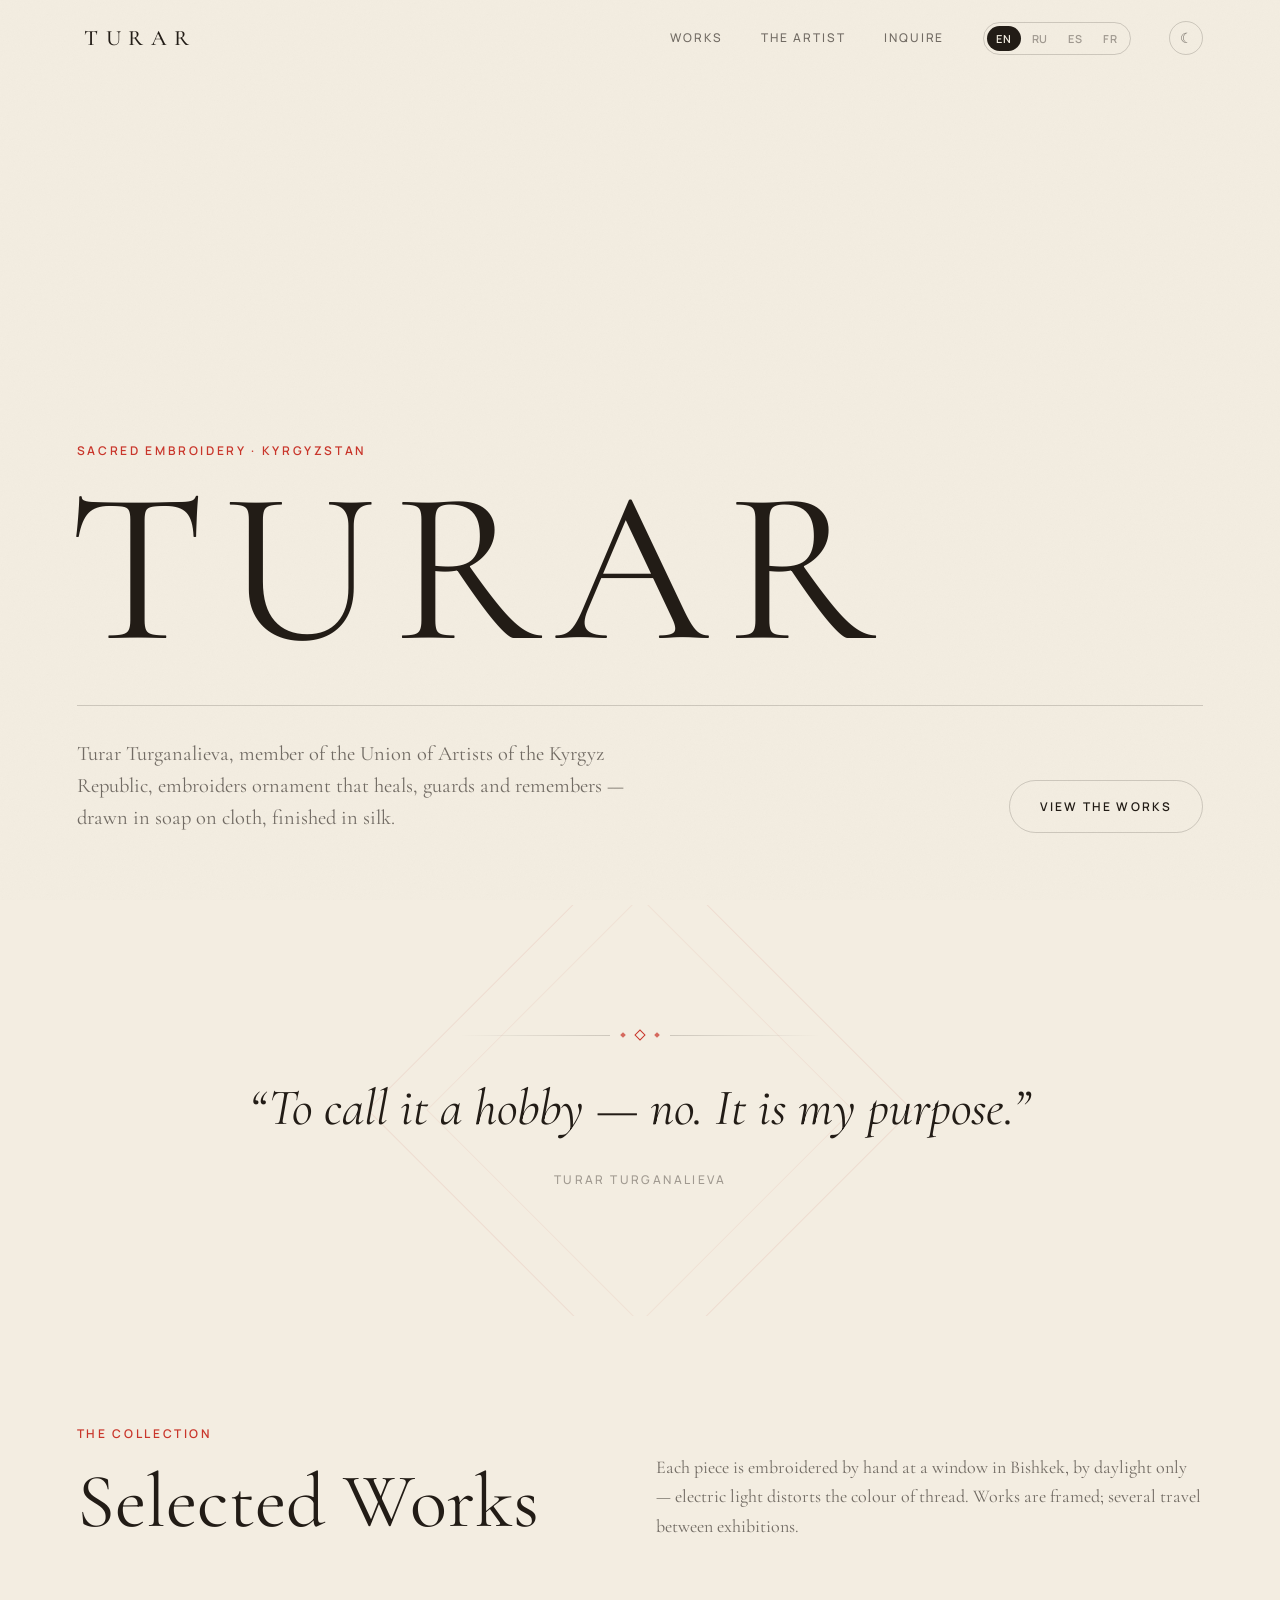
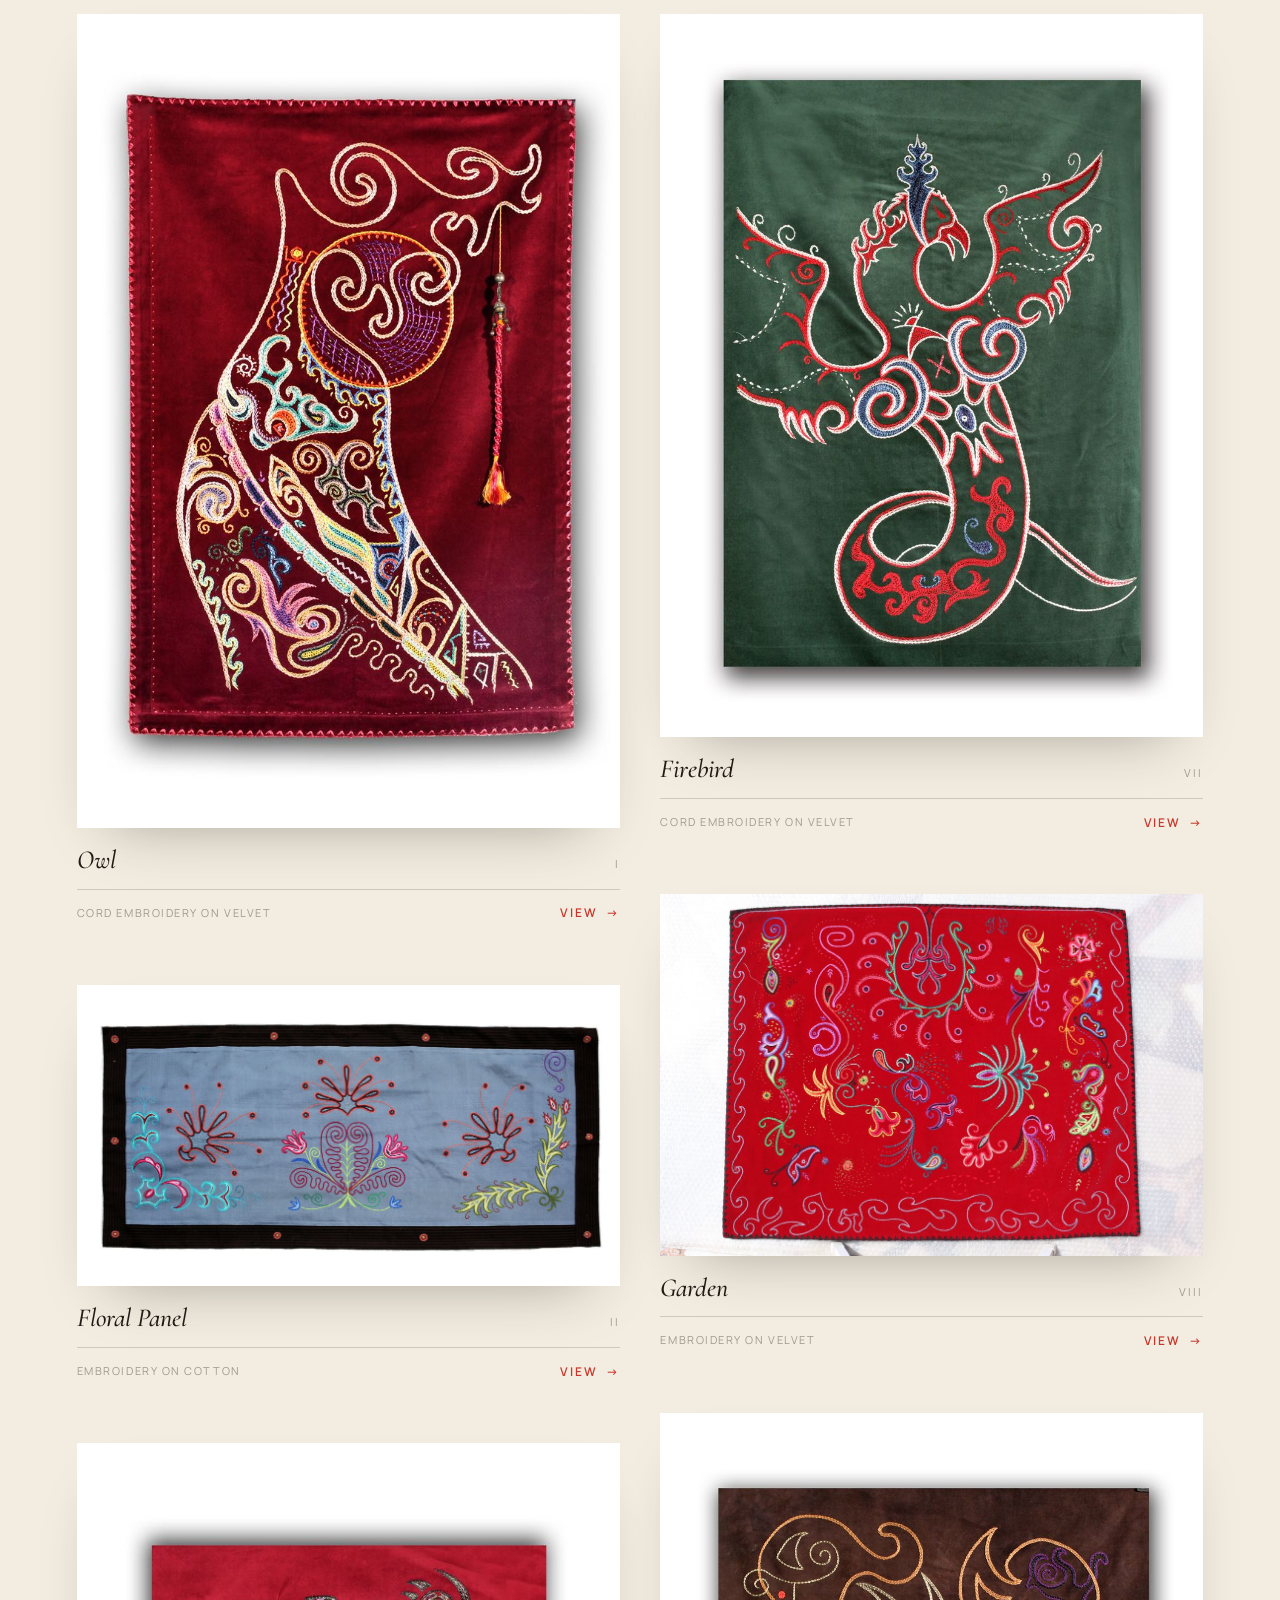
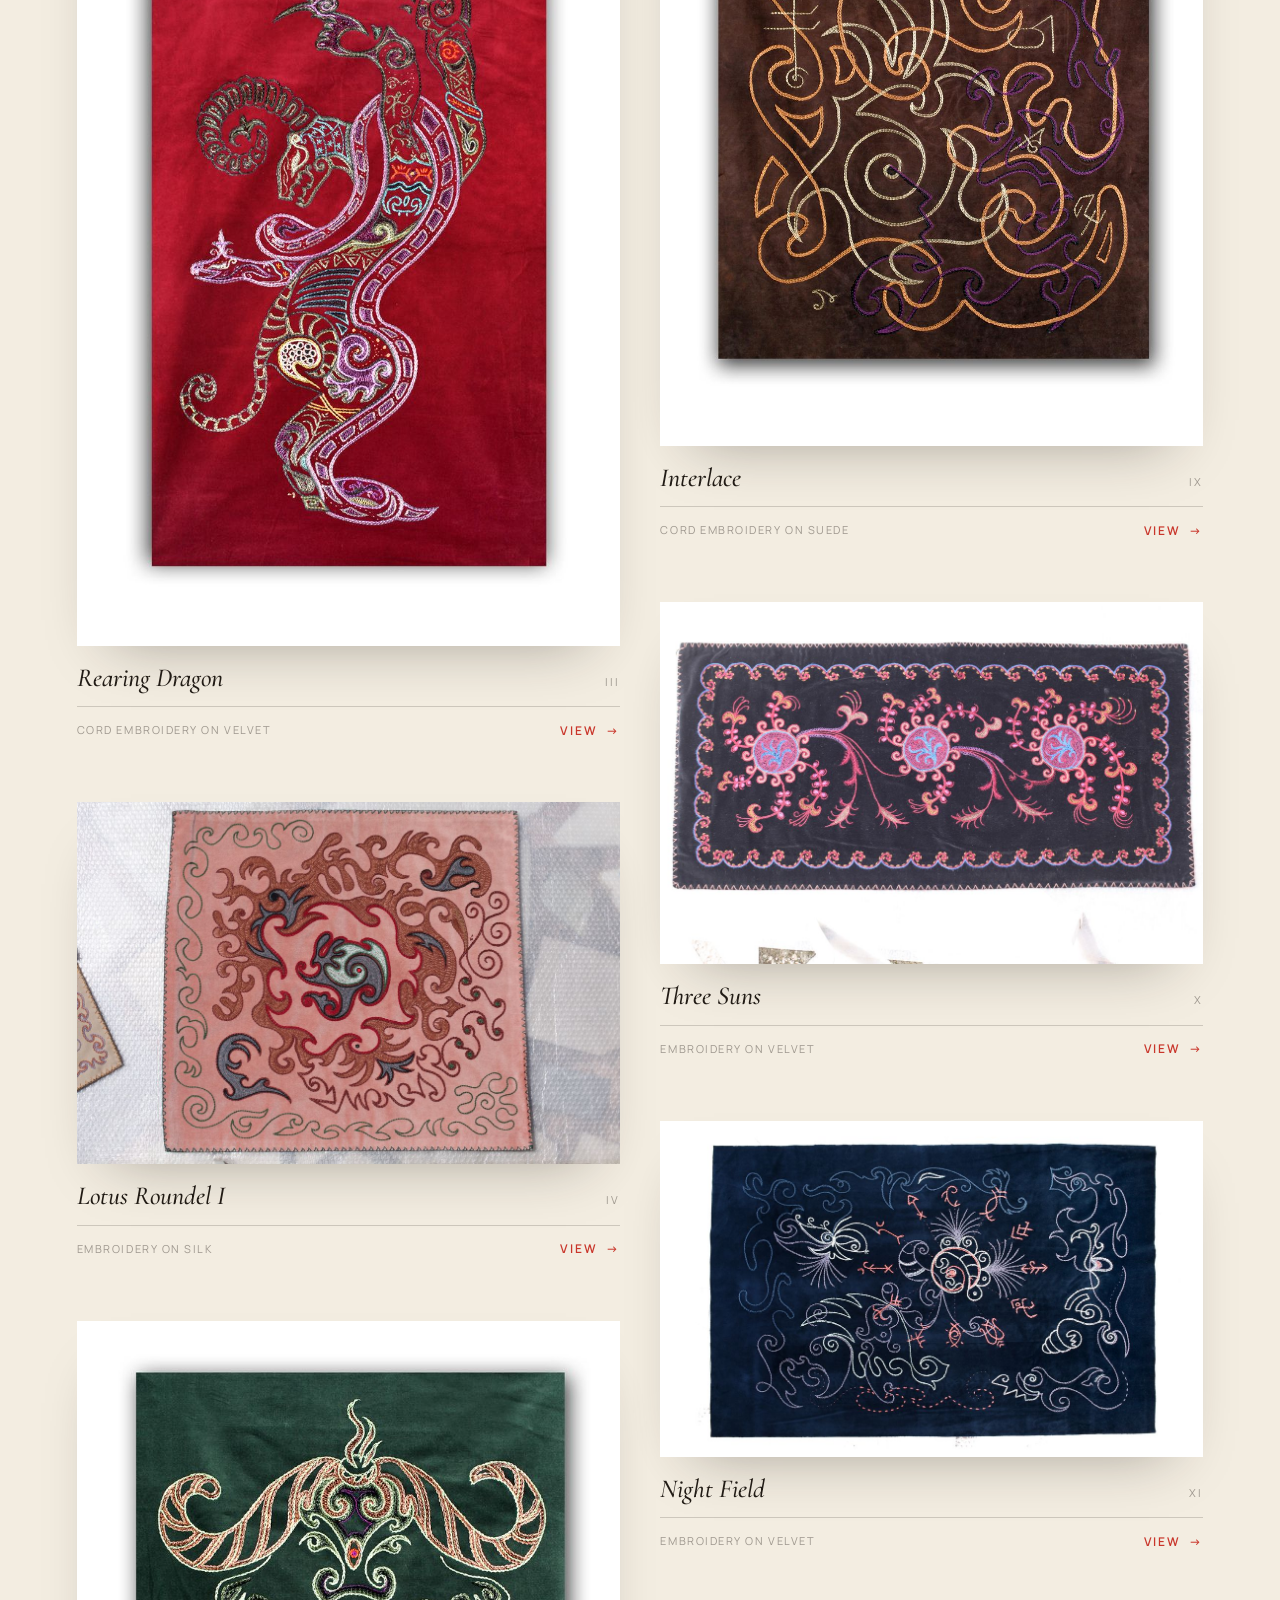
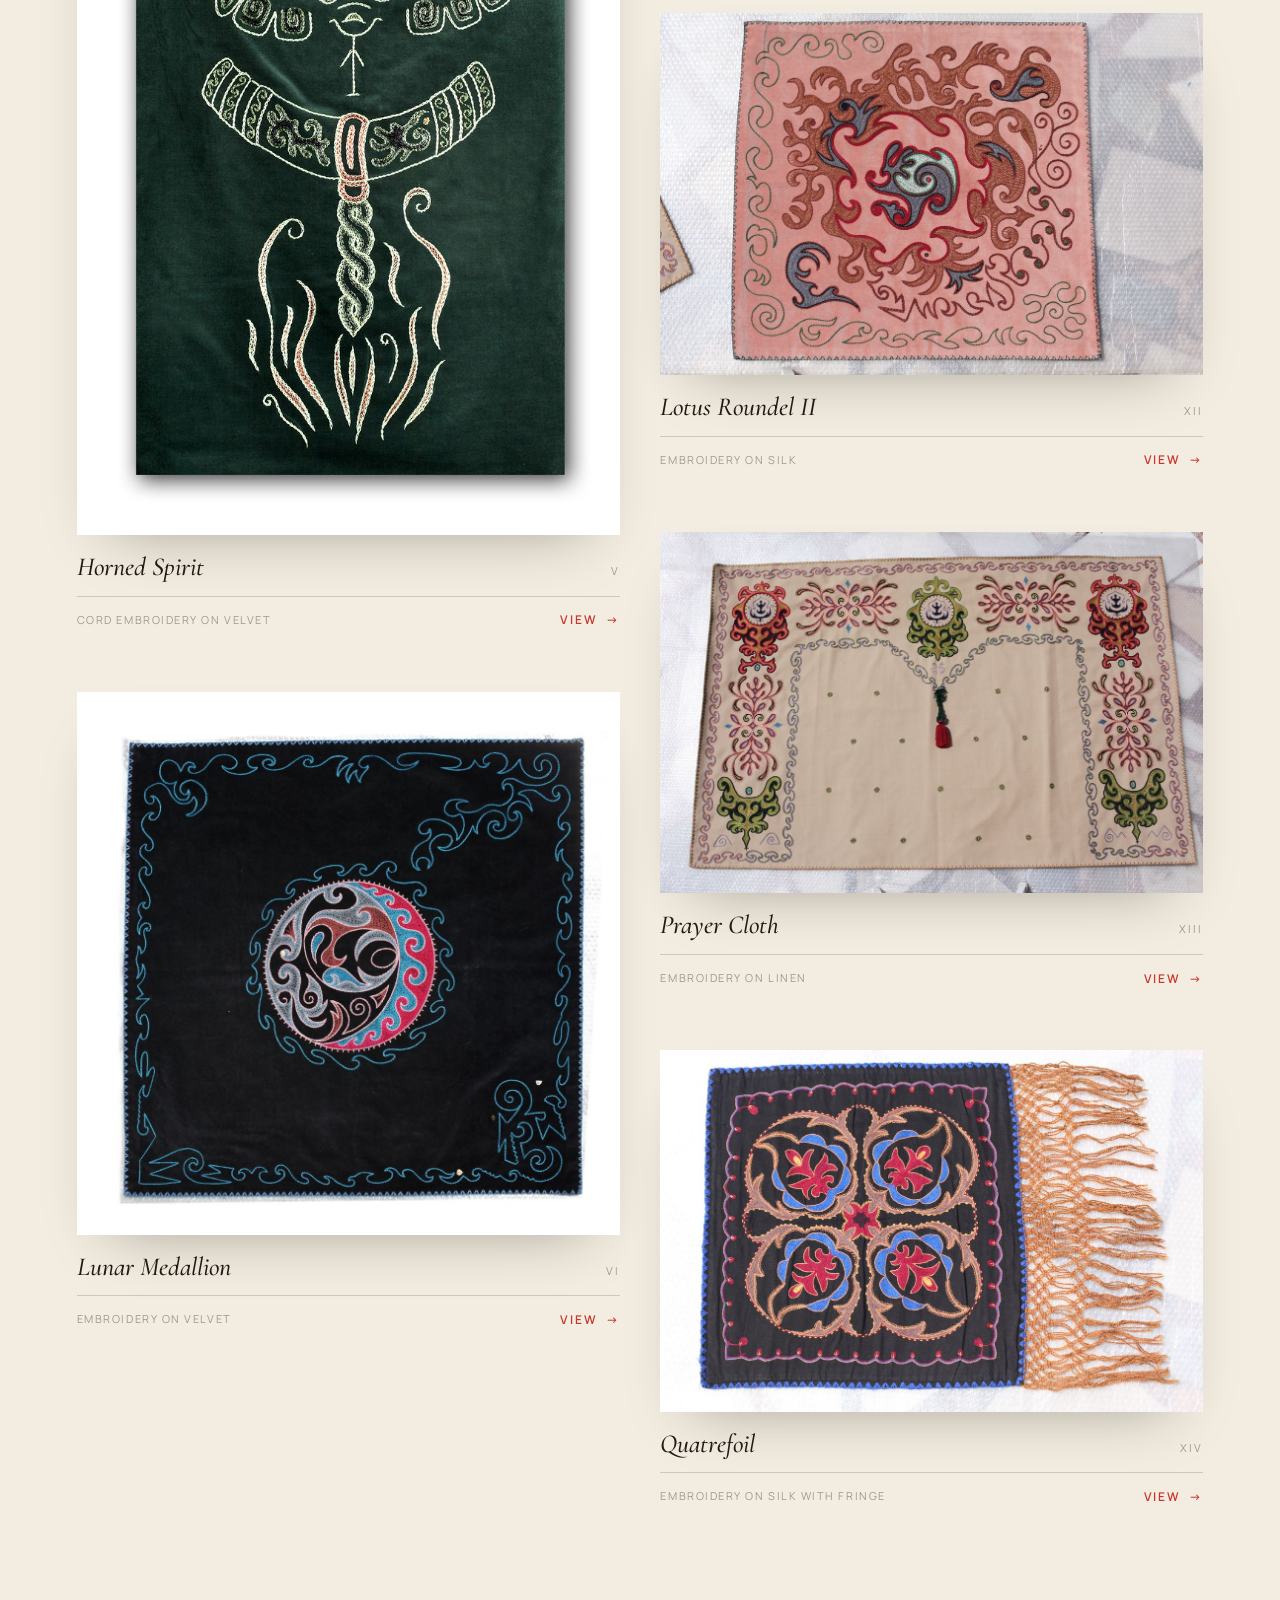
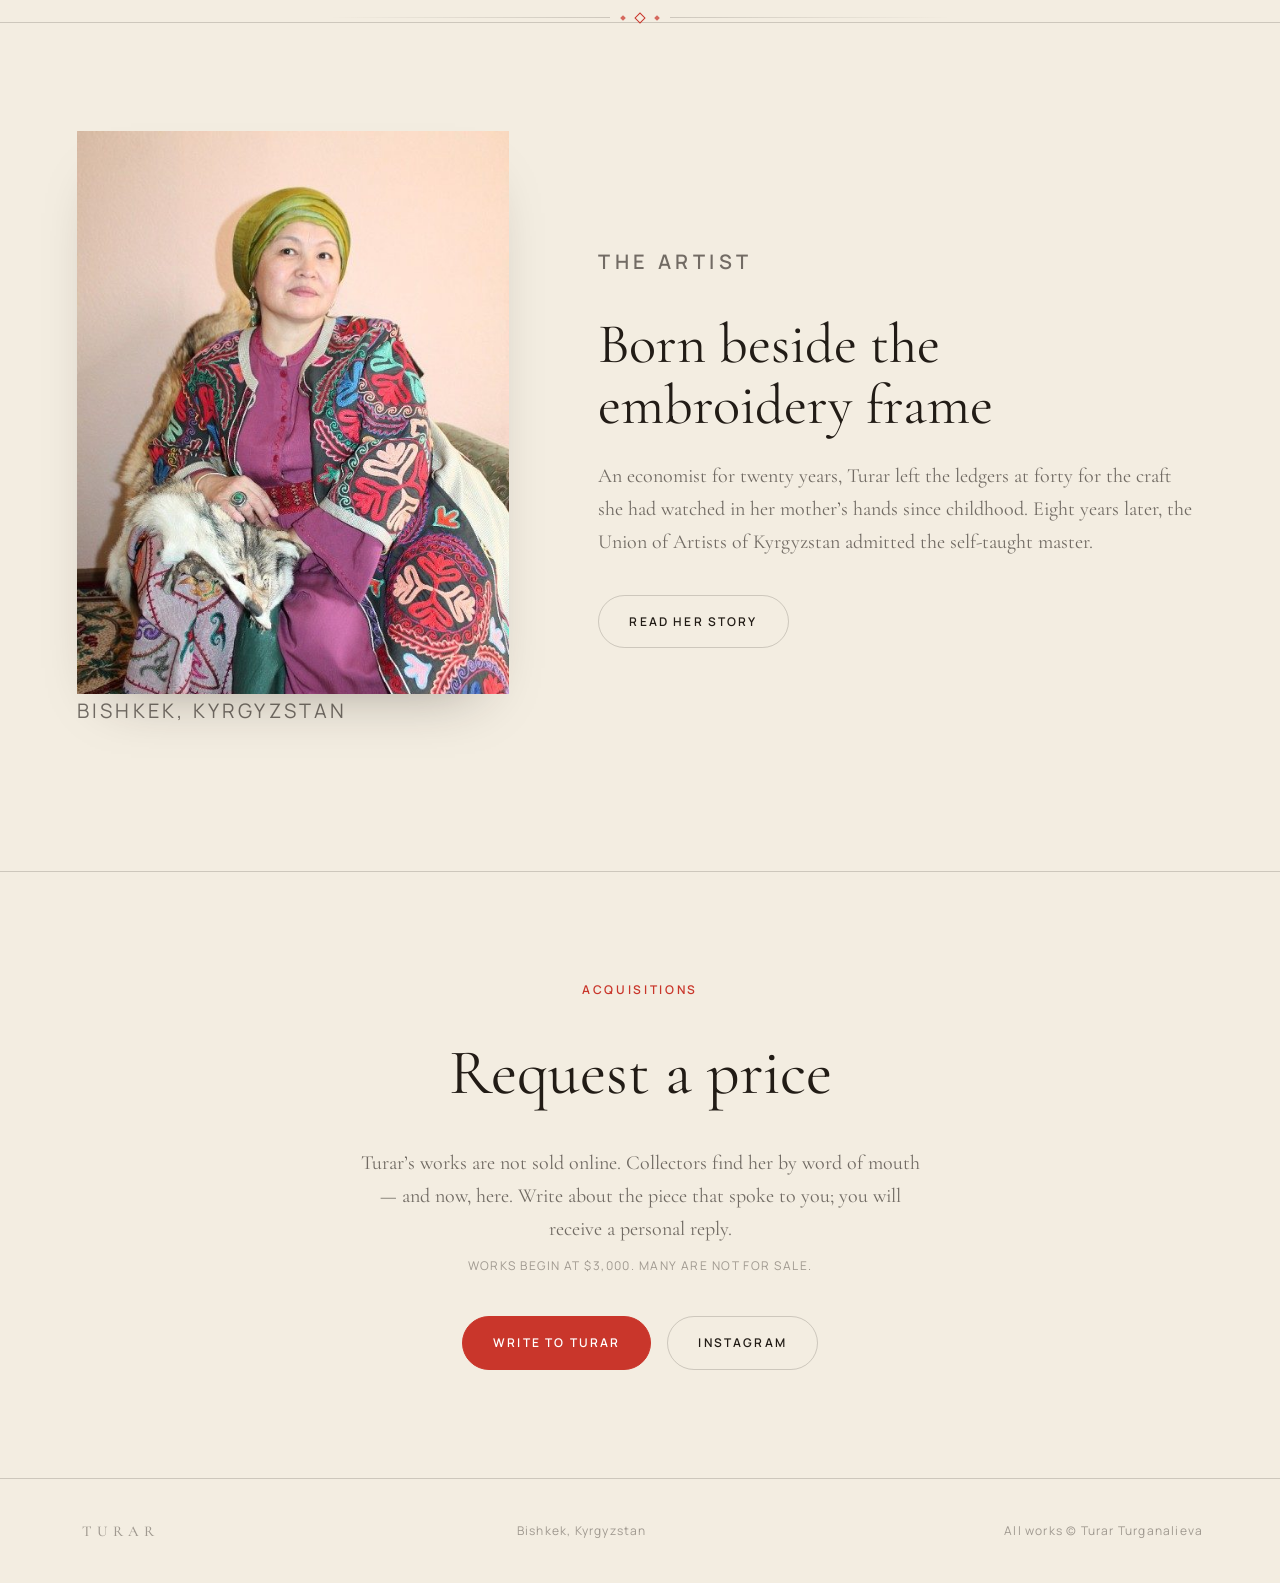
==== index.html @ 56bd6e62 "Turar — sacred embroidery gallery site Static portfolio for textile artist Turar Turganalieva, built" ====
<!DOCTYPE html>
<html lang="en" data-theme="ivory">
<head>
  <meta charset="UTF-8">
  <meta name="viewport" content="width=device-width, initial-scale=1.0">
  <title>Turar — Sacred Embroidery of Kyrgyzstan</title>
  <meta name="description" content="Sacred embroidery by Turar Turganalieva — ornament that heals, guards and remembers, drawn in soap on cloth and finished in silk. A gallery of hand-embroidered work from Bishkek, Kyrgyzstan.">
  <link rel="icon" href="favicon.svg" type="image/svg+xml">

  <meta property="og:type" content="website">
  <meta property="og:title" content="Turar — Sacred Embroidery of Kyrgyzstan">
  <meta property="og:description" content="Hand-embroidered ornament that heals, guards and remembers. The work of Turar Turganalieva.">
  <meta property="og:image" content="photos/web/large/untitled-1.jpg">
  <meta name="twitter:card" content="summary_large_image">

  <link rel="preconnect" href="https://fonts.googleapis.com">
  <link rel="preconnect" href="https://fonts.gstatic.com" crossorigin>
  <script>try{var t=localStorage.getItem('turar-theme');if(t)document.documentElement.dataset.theme=t;}catch(e){}</script>
  <link rel="stylesheet" href="styles.css">
</head>
<body>

  <header class="site-header" id="header">
    <a class="wordmark" href="index.html">TURAR</a>
    <div class="header-right">
      <nav class="main-nav" id="main-nav" aria-label="Main navigation">
        <a href="#works" data-i18n="nav_works">Works</a>
        <a href="about.html" data-i18n="nav_artist">The Artist</a>
        <a href="#inquire" data-i18n="nav_inquire">Inquire</a>
      </nav>
      <div class="lang-switch" role="group" aria-label="Language">
        <button type="button" data-lang="en">EN</button>
        <button type="button" data-lang="ru">RU</button>
        <button type="button" data-lang="es">ES</button>
        <button type="button" data-lang="fr">FR</button>
      </div>
      <button class="theme-toggle" id="theme-toggle" type="button" aria-label="Toggle light or dark theme">☾</button>
      <button class="nav-toggle" id="nav-toggle" type="button" aria-label="Toggle menu" aria-expanded="false" aria-controls="main-nav">
        <span></span><span></span><span></span>
      </button>
    </div>
  </header>

  <main>

    <!-- ─── Hero ─────────────────────────────────────────────────────── -->
    <section class="hero">
      <p class="kicker reveal" data-i18n="hero_kicker">Sacred embroidery · Kyrgyzstan</p>
      <h1 class="hero-title reveal">TURAR</h1>
      <div class="hero-foot reveal">
        <p class="hero-sub" data-i18n="hero_sub">Turar Turganalieva, member of the Union of Artists of the Kyrgyz Republic, embroiders ornament that heals, guards and remembers — drawn in soap on cloth, finished in silk.</p>
        <a class="btn hero-cta" href="#works" data-i18n="hero_cta">View the works</a>
      </div>
    </section>

    <!-- ─── Quote band ───────────────────────────────────────────────── -->
    <section class="quote-band">
      <div class="orn-rule reveal" style="max-width: 360px; margin: 0 auto;"><span class="diamond d-sm"></span><span class="diamond"></span><span class="diamond d-sm"></span></div>
      <blockquote class="reveal" data-i18n="quote1">“To call it a hobby — no. It is my purpose.”</blockquote>
      <cite class="reveal" data-i18n="quote_attr">Turar Turganalieva</cite>
    </section>

    <!-- ─── Works ────────────────────────────────────────────────────── -->
    <section class="section" id="works">
      <div class="works-head reveal">
        <div>
          <p class="kicker" data-i18n="works_kicker">The Collection</p>
          <h2 data-i18n="works_title">Selected Works</h2>
        </div>
        <p class="works-note" data-i18n="works_note">Each piece is embroidered by hand at a window in Bishkek, by daylight only — electric light distorts the colour of thread. Works are framed; several travel between exhibitions.</p>
      </div>

      <div class="gallery" id="gallery">

        <article class="work reveal">
          <a class="shot" role="button" tabindex="0" data-i18n-aria="g1_title" aria-label="Owl" data-full="photos/web/large/untitled-1.jpg">
            <img src="photos/web/untitled-1.jpg" alt="Embroidered owl on crimson velvet" loading="lazy" decoding="async" style="aspect-ratio:733/1100">
          </a>
          <div class="work-caption"><h3 class="work-title" data-i18n="g1_title">Owl</h3><span class="work-no">I</span></div>
          <div class="work-meta"><div class="work-row"><span class="work-medium" data-i18n="med_velvet_cord">Cord embroidery on velvet</span><button type="button" class="view-link" data-view data-i18n="works_view">View</button></div></div>
        </article>

        <article class="work reveal">
          <a class="shot" role="button" tabindex="0" data-i18n-aria="g2_title" aria-label="Floral Panel" data-full="photos/web/large/untitled-11.jpg">
            <img src="photos/web/untitled-11.jpg" alt="Floral embroidered panel with red, teal and yellow blossoms on a slate-blue ground" loading="lazy" decoding="async" style="aspect-ratio:1100/611">
          </a>
          <div class="work-caption"><h3 class="work-title" data-i18n="g2_title">Floral Panel</h3><span class="work-no">II</span></div>
          <div class="work-meta"><div class="work-row"><span class="work-medium" data-i18n="med_cotton">Embroidery on cotton</span><button type="button" class="view-link" data-view data-i18n="works_view">View</button></div></div>
        </article>

        <article class="work reveal">
          <a class="shot" role="button" tabindex="0" data-i18n-aria="g3_title" aria-label="Rearing Dragon" data-full="photos/web/large/untitled-3.jpg">
            <img src="photos/web/untitled-3.jpg" alt="Mythological rearing dragon embroidered in many colours on red velvet" loading="lazy" decoding="async" style="aspect-ratio:744/1100">
          </a>
          <div class="work-caption"><h3 class="work-title" data-i18n="g3_title">Rearing Dragon</h3><span class="work-no">III</span></div>
          <div class="work-meta"><div class="work-row"><span class="work-medium" data-i18n="med_velvet_cord">Cord embroidery on velvet</span><button type="button" class="view-link" data-view data-i18n="works_view">View</button></div></div>
        </article>

        <article class="work reveal">
          <a class="shot" role="button" tabindex="0" data-i18n-aria="g4_title" aria-label="Lotus Roundel I" data-full="photos/web/large/img_9846.jpg">
            <img src="photos/web/img_9846.jpg" alt="Salmon-pink silk panel with brown scrollwork framing a central creature" loading="lazy" decoding="async" style="aspect-ratio:1100/733">
          </a>
          <div class="work-caption"><h3 class="work-title" data-i18n="g4_title">Lotus Roundel I</h3><span class="work-no">IV</span></div>
          <div class="work-meta"><div class="work-row"><span class="work-medium" data-i18n="med_silk">Embroidery on silk</span><button type="button" class="view-link" data-view data-i18n="works_view">View</button></div></div>
        </article>

        <article class="work reveal">
          <a class="shot" role="button" tabindex="0" data-i18n-aria="g5_title" aria-label="Horned Spirit" data-full="photos/web/large/untitled-4.jpg">
            <img src="photos/web/untitled-4.jpg" alt="Stylised horned spirit figure embroidered on dark green velvet" loading="lazy" decoding="async" style="aspect-ratio:733/1100">
          </a>
          <div class="work-caption"><h3 class="work-title" data-i18n="g5_title">Horned Spirit</h3><span class="work-no">V</span></div>
          <div class="work-meta"><div class="work-row"><span class="work-medium" data-i18n="med_velvet_cord">Cord embroidery on velvet</span><button type="button" class="view-link" data-view data-i18n="works_view">View</button></div></div>
        </article>

        <article class="work reveal">
          <a class="shot" role="button" tabindex="0" data-i18n-aria="g6_title" aria-label="Lunar Medallion" data-full="photos/web/large/untitled-13.jpg">
            <img src="photos/web/untitled-13.jpg" alt="Circular medallion in red, blue and silver on black velvet with a scrolled border" loading="lazy" decoding="async" style="aspect-ratio:1/1">
          </a>
          <div class="work-caption"><h3 class="work-title" data-i18n="g6_title">Lunar Medallion</h3><span class="work-no">VI</span></div>
          <div class="work-meta"><div class="work-row"><span class="work-medium" data-i18n="med_velvet">Embroidery on velvet</span><button type="button" class="view-link" data-view data-i18n="works_view">View</button></div></div>
        </article>

        <article class="work reveal">
          <a class="shot" role="button" tabindex="0" data-i18n-aria="g7_title" aria-label="Firebird" data-full="photos/web/large/untitled-5.jpg">
            <img src="photos/web/untitled-5.jpg" alt="Red and blue firebird embroidered on dark green velvet" loading="lazy" decoding="async" style="aspect-ratio:825/1100">
          </a>
          <div class="work-caption"><h3 class="work-title" data-i18n="g7_title">Firebird</h3><span class="work-no">VII</span></div>
          <div class="work-meta"><div class="work-row"><span class="work-medium" data-i18n="med_velvet_cord">Cord embroidery on velvet</span><button type="button" class="view-link" data-view data-i18n="works_view">View</button></div></div>
        </article>

        <article class="work reveal">
          <a class="shot" role="button" tabindex="0" data-i18n-aria="g8_title" aria-label="Garden" data-full="photos/web/large/img_9849.jpg">
            <img src="photos/web/img_9849.jpg" alt="Densely embroidered floral composition in many colours on red velvet" loading="lazy" decoding="async" style="aspect-ratio:1100/733">
          </a>
          <div class="work-caption"><h3 class="work-title" data-i18n="g8_title">Garden</h3><span class="work-no">VIII</span></div>
          <div class="work-meta"><div class="work-row"><span class="work-medium" data-i18n="med_velvet">Embroidery on velvet</span><button type="button" class="view-link" data-view data-i18n="works_view">View</button></div></div>
        </article>

        <article class="work reveal">
          <a class="shot" role="button" tabindex="0" data-i18n-aria="g9_title" aria-label="Interlace" data-full="photos/web/large/untitled-2.jpg">
            <img src="photos/web/untitled-2.jpg" alt="Abstract interlacing cord embroidery in gold, silver and purple on brown suede" loading="lazy" decoding="async" style="aspect-ratio:943/1100">
          </a>
          <div class="work-caption"><h3 class="work-title" data-i18n="g9_title">Interlace</h3><span class="work-no">IX</span></div>
          <div class="work-meta"><div class="work-row"><span class="work-medium" data-i18n="med_suede_cord">Cord embroidery on suede</span><button type="button" class="view-link" data-view data-i18n="works_view">View</button></div></div>
        </article>

        <article class="work reveal">
          <a class="shot" role="button" tabindex="0" data-i18n-aria="g10_title" aria-label="Three Suns" data-full="photos/web/large/img_9852.jpg">
            <img src="photos/web/img_9852.jpg" alt="Black velvet runner with three pink and gold medallions and scrolling vines" loading="lazy" decoding="async" style="aspect-ratio:1100/733">
          </a>
          <div class="work-caption"><h3 class="work-title" data-i18n="g10_title">Three Suns</h3><span class="work-no">X</span></div>
          <div class="work-meta"><div class="work-row"><span class="work-medium" data-i18n="med_velvet">Embroidery on velvet</span><button type="button" class="view-link" data-view data-i18n="works_view">View</button></div></div>
        </article>

        <article class="work reveal">
          <a class="shot" role="button" tabindex="0" data-i18n-aria="g11_title" aria-label="Night Field" data-full="photos/web/large/untitled-12.jpg">
            <img src="photos/web/untitled-12.jpg" alt="Abstract embroidery in silver and coral on deep navy velvet" loading="lazy" decoding="async" style="aspect-ratio:1100/681">
          </a>
          <div class="work-caption"><h3 class="work-title" data-i18n="g11_title">Night Field</h3><span class="work-no">XI</span></div>
          <div class="work-meta"><div class="work-row"><span class="work-medium" data-i18n="med_velvet">Embroidery on velvet</span><button type="button" class="view-link" data-view data-i18n="works_view">View</button></div></div>
        </article>

        <article class="work reveal">
          <a class="shot" role="button" tabindex="0" data-i18n-aria="g12_title" aria-label="Lotus Roundel II" data-full="photos/web/large/img_9845.jpg">
            <img src="photos/web/img_9845.jpg" alt="Salmon-pink silk panel with a central blue-grey creature and brown scrollwork" loading="lazy" decoding="async" style="aspect-ratio:1100/733">
          </a>
          <div class="work-caption"><h3 class="work-title" data-i18n="g12_title">Lotus Roundel II</h3><span class="work-no">XII</span></div>
          <div class="work-meta"><div class="work-row"><span class="work-medium" data-i18n="med_silk">Embroidery on silk</span><button type="button" class="view-link" data-view data-i18n="works_view">View</button></div></div>
        </article>

        <article class="work reveal">
          <a class="shot" role="button" tabindex="0" data-i18n-aria="g13_title" aria-label="Prayer Cloth" data-full="photos/web/large/img_9853.jpg">
            <img src="photos/web/img_9853.jpg" alt="Cream linen cloth with symmetrical medallions and a central red tassel" loading="lazy" decoding="async" style="aspect-ratio:1100/733">
          </a>
          <div class="work-caption"><h3 class="work-title" data-i18n="g13_title">Prayer Cloth</h3><span class="work-no">XIII</span></div>
          <div class="work-meta"><div class="work-row"><span class="work-medium" data-i18n="med_linen">Embroidery on linen</span><button type="button" class="view-link" data-view data-i18n="works_view">View</button></div></div>
        </article>

        <article class="work reveal">
          <a class="shot" role="button" tabindex="0" data-i18n-aria="g14_title" aria-label="Quatrefoil" data-full="photos/web/large/img_9848.jpg">
            <img src="photos/web/img_9848.jpg" alt="Black silk panel with a four-part floral medallion and golden fringe" loading="lazy" decoding="async" style="aspect-ratio:1100/733">
          </a>
          <div class="work-caption"><h3 class="work-title" data-i18n="g14_title">Quatrefoil</h3><span class="work-no">XIV</span></div>
          <div class="work-meta"><div class="work-row"><span class="work-medium" data-i18n="med_silk_fringe">Embroidery on silk with fringe</span><button type="button" class="view-link" data-view data-i18n="works_view">View</button></div></div>
        </article>

      </div>
    </section>

    <!-- ─── Tumar seam (quiet nomadic thread) ────────────────────────── -->
    <div class="section" style="padding-top:0; padding-bottom:0;">
      <div class="orn-rule reveal" style="max-width: 620px; margin: 0 auto;"><span class="diamond d-sm"></span><span class="diamond"></span><span class="diamond d-sm"></span></div>
    </div>

    <!-- ─── Artist teaser ────────────────────────────────────────────── -->
    <section class="section artist-teaser">
      <div class="portrait-wrap reveal">
        <img src="photos/web/large/about-me.jpg" alt="Portrait of Turar Turganalieva in traditional Kyrgyz dress" loading="lazy" decoding="async">
        <p class="portrait-cap" data-i18n="ab_portrait_cap">Bishkek, Kyrgyzstan</p>
      </div>
      <div class="reveal">
        <p class="kicker" data-i18n="artist_kicker">The Artist</p>
        <h2 data-i18n="artist_title">Born beside the embroidery frame</h2>
        <p data-i18n="artist_body">An economist for twenty years, Turar left the ledgers at forty for the craft she had watched in her mother’s hands since childhood. Eight years later, the Union of Artists of Kyrgyzstan admitted the self-taught master.</p>
        <a class="btn" href="about.html" data-i18n="artist_link">Read her story</a>
      </div>
    </section>

    <!-- ─── Inquire ──────────────────────────────────────────────────── -->
    <section class="section inquire" id="inquire">
      <div class="inquire-inner reveal">
        <p class="kicker" data-i18n="inq_kicker">Acquisitions</p>
        <h2 data-i18n="inq_title">Request a price</h2>
        <p class="lede" data-i18n="inq_body">Turar’s works are not sold online. Collectors find her by word of mouth — and now, here. Write about the piece that spoke to you; you will receive a personal reply.</p>
        <p class="note" data-i18n="inq_note">Works begin at $3,000. Many are not for sale.</p>
        <div class="inquire-links">
          <a class="btn solid" href="mailto:hello@turar.art" data-i18n="inq_write">Write to Turar</a>
          <a class="btn" href="https://instagram.com/" target="_blank" rel="noopener">Instagram</a>
        </div>
      </div>
    </section>

  </main>

  <footer class="site-footer">
    <span class="wordmark">TURAR</span>
    <span data-i18n="foot_line">Bishkek, Kyrgyzstan</span>
    <span data-i18n="foot_rights">All works © Turar Turganalieva</span>
  </footer>

  <!-- ─── Lightbox ─────────────────────────────────────────────────── -->
  <div class="lightbox" id="lightbox" role="dialog" aria-modal="true" aria-label="Artwork viewer">
    <button class="lightbox__btn lightbox__btn--close" id="lb-close" aria-label="Close (Esc)">✕</button>
    <button class="lightbox__btn lightbox__btn--prev" id="lb-prev" aria-label="Previous artwork">←</button>
    <figure class="lightbox__figure">
      <img class="lightbox__img" id="lb-img" src="" alt="">
      <figcaption class="lightbox__caption" id="lb-cap"></figcaption>
    </figure>
    <button class="lightbox__btn lightbox__btn--next" id="lb-next" aria-label="Next artwork">→</button>
  </div>

  <script src="app.js"></script>

</body>
</html>
---- styles.css ----
/* Turarts — site styles (built to the Claude Design: Cormorant Garamond + Manrope,
   ivory/night palette, cinnabar accent, paper tooth, tumar lozenge ornament) */
@import url('https://fonts.googleapis.com/css2?family=Cormorant+Garamond:ital,wght@0,300;0,400;0,500;0,600;1,400;1,500&family=Manrope:wght@400;500;600&display=swap');

:root {
  --bg: #14110F;
  --bg-2: #1A1614;
  --ink: #EDE6D8;
  --muted: rgba(237, 230, 216, 0.6);
  --faint: rgba(237, 230, 216, 0.38);
  --hairline: rgba(237, 230, 216, 0.16);
  --accent: #C9362B;
  --serif: 'Cormorant Garamond', 'Times New Roman', serif;
  --sans: 'Manrope', system-ui, sans-serif;
  --pad: clamp(24px, 6vw, 96px);
}

html[data-theme="ivory"] {
  --bg: #F3EDE1;
  --bg-2: #ECE4D5;
  --ink: #221C16;
  --muted: rgba(34, 28, 22, 0.62);
  --faint: rgba(34, 28, 22, 0.4);
  --hairline: rgba(34, 28, 22, 0.18);
}

* { box-sizing: border-box; }
html { scroll-behavior: smooth; }
body {
  margin: 0;
  background: var(--bg);
  color: var(--ink);
  font-family: var(--serif);
  font-size: 19px;
  line-height: 1.65;
  -webkit-font-smoothing: antialiased;
  transition: background 0.4s ease, color 0.4s ease;
}

a { color: inherit; text-decoration: none; }
::selection { background: var(--accent); color: #fff; }
:focus-visible { outline: 2px solid var(--accent); outline-offset: 3px; }

/* ---------- header ---------- */
.site-header {
  position: fixed;
  top: 0; left: 0; right: 0;
  z-index: 50;
  display: flex;
  align-items: center;
  justify-content: space-between;
  gap: 24px;
  padding: 20px var(--pad);
  transition: background 0.3s ease, border-color 0.3s ease;
  border-bottom: 1px solid transparent;
}
.site-header.scrolled {
  background: color-mix(in oklab, var(--bg) 86%, transparent);
  backdrop-filter: blur(14px);
  border-bottom-color: var(--hairline);
}
.wordmark {
  font-family: var(--serif);
  font-weight: 500;
  font-size: 22px;
  letter-spacing: 0.34em;
  text-indent: 0.34em;
}
.header-right { display: flex; align-items: center; gap: clamp(16px, 3vw, 40px); }
.main-nav { display: flex; align-items: center; gap: clamp(16px, 3vw, 40px); }
.main-nav a {
  white-space: nowrap;
  font-family: var(--sans);
  font-size: 12px;
  font-weight: 500;
  letter-spacing: 0.16em;
  text-transform: uppercase;
  color: var(--muted);
  transition: color 0.2s;
}
.main-nav a:hover, .main-nav a.active { color: var(--ink); }

.theme-toggle {
  appearance: none;
  background: transparent;
  border: 1px solid var(--hairline);
  color: var(--muted);
  width: 34px; height: 34px;
  border-radius: 50%;
  cursor: pointer;
  display: inline-flex; align-items: center; justify-content: center;
  font-size: 14px; line-height: 1;
  transition: color 0.2s, border-color 0.2s, transform 0.4s ease;
  flex: none;
}
.theme-toggle:hover { color: var(--ink); border-color: var(--accent); }

.lang-switch { display: flex; gap: 2px; border: 1px solid var(--hairline); border-radius: 99px; padding: 3px; flex: none; }
.lang-switch button {
  appearance: none; border: 0; background: transparent; color: var(--faint);
  font-family: var(--sans); font-size: 11px; font-weight: 600; letter-spacing: 0.08em;
  padding: 5px 9px; border-radius: 99px; cursor: pointer; transition: color 0.2s, background 0.2s;
}
.lang-switch button:hover { color: var(--ink); }
.lang-switch button.active { background: var(--ink); color: var(--bg); }
@media (max-width: 480px) {
  .lang-switch button { padding: 5px 6px; font-size: 10px; letter-spacing: 0.04em; }
  .wordmark { font-size: 18px; }
}

/* mobile nav toggle */
.nav-toggle {
  display: none;
  flex-direction: column;
  gap: 5px;
  background: none; border: 0; cursor: pointer; padding: 4px;
}
.nav-toggle span { display: block; width: 24px; height: 1.5px; background: var(--ink); transition: 0.2s; }

/* ---------- shared ---------- */
.kicker {
  font-family: var(--sans);
  font-size: 12px;
  font-weight: 600;
  letter-spacing: 0.22em;
  text-transform: uppercase;
  color: var(--accent);
  margin: 0 0 20px 0;
}
.section { padding: clamp(80px, 12vh, 160px) var(--pad); }
.btn {
  display: inline-flex;
  align-items: center;
  gap: 12px;
  font-family: var(--sans);
  font-size: 12px;
  font-weight: 600;
  letter-spacing: 0.18em;
  text-transform: uppercase;
  color: var(--ink);
  border: 1px solid var(--hairline);
  padding: 16px 30px;
  border-radius: 99px;
  cursor: pointer;
  background: transparent;
  transition: border-color 0.25s, background 0.25s, color 0.25s;
}
.btn:hover { border-color: var(--accent); }
.btn:not(.solid):hover { color: var(--accent); }
.btn.solid { background: var(--accent); border-color: var(--accent); color: #fff; }
.btn.solid:hover { filter: brightness(1.08); }
.orn-rule {
  display: flex; align-items: center; gap: 11px;
  color: var(--faint);
}
.orn-rule::before, .orn-rule::after { content: ""; height: 1px; flex: 1; }
.orn-rule::before { background: linear-gradient(to right, transparent, var(--hairline)); }
.orn-rule::after  { background: linear-gradient(to left, transparent, var(--hairline)); }
.orn-rule .diamond {
  width: 8px; height: 8px; transform: rotate(45deg);
  border: 1px solid var(--accent); flex: none;
}
.orn-rule .diamond.d-sm {
  width: 4px; height: 4px; background: var(--accent);
  border: 0; opacity: 0.72;
}

/* reveal — base state VISIBLE; .pre added by JS only when the pipeline is alive */
@media (prefers-reduced-motion: no-preference) {
  .reveal { transition: opacity 1.35s ease, transform 1.35s cubic-bezier(0.16, 1, 0.3, 1); }
  .reveal.pre { opacity: 0; transform: translateY(18px); }
}

/* ---------- hero ---------- */
.hero {
  min-height: 92vh;
  display: flex;
  flex-direction: column;
  justify-content: flex-end;
  padding: 140px var(--pad) clamp(48px, 8vh, 96px);
}
.hero .kicker { margin-bottom: 8px; }
.hero-title {
  font-family: var(--serif);
  font-weight: 400;
  font-size: clamp(88px, 17vw, 260px);
  line-height: 0.92;
  letter-spacing: 0.08em;
  margin: 0 0 36px -0.04em;
}
.hero-foot {
  display: grid;
  grid-template-columns: minmax(0, 1.2fr) minmax(0, 1fr);
  gap: clamp(24px, 6vw, 96px);
  align-items: end;
  border-top: 1px solid var(--hairline);
  padding-top: 32px;
}
.hero-sub { font-size: clamp(19px, 1.6vw, 24px); line-height: 1.55; color: var(--muted); margin: 0; max-width: 34em; }
.hero-cta { justify-self: end; }

/* ---------- quote band ---------- */
.quote-band { padding: clamp(90px, 14vh, 180px) var(--pad); text-align: center; }
.quote-band blockquote {
  margin: 36px auto 0;
  max-width: 22em;
  font-size: clamp(30px, 4vw, 52px);
  font-weight: 400;
  font-style: italic;
  line-height: 1.3;
}
.quote-band cite {
  display: block;
  margin-top: 28px;
  font-family: var(--sans);
  font-style: normal;
  font-size: 12px;
  font-weight: 500;
  letter-spacing: 0.2em;
  text-transform: uppercase;
  color: var(--faint);
}

/* ---------- works head ---------- */
.works-head { display: grid; grid-template-columns: minmax(0, 1fr) minmax(0, 1fr); gap: 32px; align-items: end; margin-bottom: clamp(48px, 8vh, 90px); }
.works-head h2 { font-size: clamp(44px, 6vw, 84px); font-weight: 400; line-height: 1.02; margin: 0; }
.works-note { color: var(--muted); font-size: 18px; max-width: 32em; justify-self: end; margin: 0; }

/* ---------- gallery (masonry, big gallery kept; design idiom) ---------- */
.gallery {
  max-width: 1400px;
  margin: 0 auto;
  columns: 2;
  column-gap: clamp(22px, 3.2vw, 56px);
}
@media (max-width: 920px) { .gallery { columns: 1; } }

.work { break-inside: avoid; margin: 0 0 clamp(48px, 7vh, 96px); display: flex; flex-direction: column; }
.work .shot {
  position: relative;
  display: block;
  width: 100%;
  overflow: hidden;
  cursor: zoom-in;
  background: var(--bg-2);
  box-shadow: 0 26px 56px -36px rgba(0, 0, 0, 0.55);
}
html[data-theme="ivory"] .work .shot { box-shadow: 0 28px 58px -34px rgba(34, 28, 22, 0.4); }
.work .shot img { width: 100%; height: auto; display: block; transition: transform 0.9s cubic-bezier(0.16, 1, 0.3, 1); }
.work .shot:hover img, .work .shot:focus-visible img { transform: scale(1.035); }
.work-caption { display: flex; align-items: baseline; justify-content: space-between; gap: 16px; border-bottom: 1px solid var(--hairline); padding: 18px 0 14px; }
.work-title { font-family: var(--serif); font-size: 26px; font-weight: 500; font-style: italic; margin: 0; line-height: 1.1; }
.work-no { font-family: var(--sans); font-size: 11px; letter-spacing: 0.18em; color: var(--faint); flex: none; }
.work-meta { padding-top: 14px; }
.work-row { display: flex; align-items: center; justify-content: space-between; gap: 16px; }
.work-medium { font-family: var(--sans); color: var(--faint); text-transform: uppercase; letter-spacing: 0.14em; font-size: 11px; }
.view-link {
  appearance: none; background: none; border: 0; padding: 0; cursor: pointer;
  font-family: var(--sans); font-size: 12px; font-weight: 600; letter-spacing: 0.16em; text-transform: uppercase;
  color: var(--accent); display: inline-flex; align-items: center; gap: 8px;
}
.view-link::after { content: "\2192"; transition: transform 0.2s; }
.work .shot:hover ~ .work-meta .view-link::after,
.view-link:hover::after { transform: translateX(4px); }

/* ---------- artist teaser ---------- */
.artist-teaser { display: grid; grid-template-columns: minmax(0, 5fr) minmax(0, 7fr); gap: clamp(32px, 7vw, 110px); align-items: center; border-top: 1px solid var(--hairline); }
.artist-teaser h2 { font-size: clamp(36px, 4.4vw, 62px); font-weight: 400; line-height: 1.08; margin: 0 0 24px; }
.artist-teaser p { color: var(--muted); font-size: 20px; max-width: 30em; margin: 0 0 36px; }
.portrait-wrap { position: relative; }
.portrait-wrap img { width: 100%; height: clamp(420px, 44vw, 620px); object-fit: cover; object-position: top center; display: block; background: var(--bg-2); box-shadow: 0 26px 56px -36px rgba(0, 0, 0, 0.55); }
html[data-theme="ivory"] .portrait-wrap img { box-shadow: 0 28px 58px -34px rgba(34, 28, 22, 0.4); }
.portrait-cap { font-family: var(--sans); font-size: 11px; letter-spacing: 0.16em; text-transform: uppercase; color: var(--faint); margin-top: 14px; }

/* ---------- inquire / contact ---------- */
.inquire { border-top: 1px solid var(--hairline); }
.inquire-inner { max-width: 720px; margin: 0 auto; text-align: center; }
.inquire h2 { font-size: clamp(40px, 5vw, 68px); font-weight: 400; margin: 0 0 22px; }
.inquire .lede { color: var(--muted); font-size: 20px; margin: 0 auto 10px; max-width: 28em; }
.inquire .note { font-family: var(--sans); font-size: 12px; letter-spacing: 0.12em; text-transform: uppercase; color: var(--faint); margin: 0 0 40px; }
.inquire-links { display: flex; gap: 16px; justify-content: center; flex-wrap: wrap; }

/* ---------- footer ---------- */
.site-footer {
  border-top: 1px solid var(--hairline);
  padding: 40px var(--pad);
  display: flex;
  align-items: center;
  justify-content: space-between;
  gap: 24px;
  flex-wrap: wrap;
  font-family: var(--sans);
  font-size: 12px;
  letter-spacing: 0.1em;
  color: var(--faint);
}
.site-footer .wordmark { font-size: 15px; }

/* ---------- about page ---------- */
.about-hero { padding: 180px var(--pad) clamp(48px, 8vh, 90px); display: grid; grid-template-columns: minmax(0, 7fr) minmax(0, 5fr); gap: clamp(36px, 7vw, 110px); align-items: end; }
.about-hero h1 { font-size: clamp(52px, 7.4vw, 110px); font-weight: 400; line-height: 1; margin: 0 0 30px; }
.about-hero .lede { font-size: clamp(20px, 1.8vw, 26px); line-height: 1.55; color: var(--muted); margin: 0; max-width: 30em; }
.prose-wrap { max-width: 1100px; margin: 0 auto; }
.prose-section { display: grid; grid-template-columns: minmax(0, 4fr) minmax(0, 8fr); gap: clamp(24px, 5vw, 80px); padding: clamp(56px, 8vh, 100px) 0; border-top: 1px solid var(--hairline); }
.prose-section h2 { font-size: clamp(30px, 3.4vw, 46px); font-weight: 400; line-height: 1.12; margin: 0; position: sticky; top: 120px; }
.prose-section .prose p { margin: 0 0 1.4em; font-size: 20px; line-height: 1.75; color: var(--muted); }
.prose-section .prose p:last-child { margin-bottom: 0; }
.prose-section .prose p::first-letter { color: var(--ink); }
.about-quote { padding: clamp(70px, 11vh, 140px) 0; text-align: center; }
.about-quote blockquote { margin: 0 auto; max-width: 20em; font-size: clamp(28px, 3.6vw, 46px); font-style: italic; font-weight: 400; line-height: 1.32; }
.about-cta { border-top: 1px solid var(--hairline); padding: clamp(70px, 10vh, 120px) 0; display: flex; gap: 18px; justify-content: center; flex-wrap: wrap; }

/* ---------- responsive ---------- */
@media (max-width: 920px) {
  .nav-toggle { display: flex; }
  .main-nav {
    display: none;
    position: absolute;
    top: 100%; left: 0; right: 0;
    flex-direction: column;
    align-items: flex-start;
    gap: 0;
    background: var(--bg);
    border-bottom: 1px solid var(--hairline);
    padding: 8px var(--pad) 20px;
  }
  .main-nav.open { display: flex; }
  .main-nav a { padding: 12px 0; font-size: 13px; }
  .hero-foot, .works-head, .artist-teaser, .about-hero, .prose-section { grid-template-columns: 1fr; }
  .hero-title { font-size: clamp(58px, 15.5vw, 150px); letter-spacing: 0.03em; }
  .hero-cta, .works-note { justify-self: start; }
  .prose-section h2 { position: static; }
  .portrait-wrap { order: -1; }
}

/* ============================================================
   Refinement pass — paper tooth, tumar accent (from the design)
   ============================================================ */
body::after {
  content: "";
  position: fixed;
  inset: 0;
  z-index: 1;
  pointer-events: none;
  opacity: 0.5;
  background-image: url("data:image/svg+xml,%3Csvg xmlns='http://www.w3.org/2000/svg' width='220' height='220'%3E%3Cfilter id='n'%3E%3CfeTurbulence type='fractalNoise' baseFrequency='0.82' numOctaves='2' stitchTiles='stitch'/%3E%3CfeColorMatrix type='saturate' values='0'/%3E%3C/filter%3E%3Crect width='100%25' height='100%25' filter='url(%23n)' opacity='0.05'/%3E%3C/svg%3E");
}
html[data-theme="ivory"] body::after { mix-blend-mode: multiply; opacity: 0.62; }
.site-header, main, .site-footer { position: relative; z-index: 2; }

/* faint tumar medallion behind quotes only (never behind artworks) */
.quote-band, .about-quote { position: relative; overflow: hidden; }
.quote-band > *, .about-quote > * { position: relative; z-index: 1; }
.quote-band::before, .quote-band::after,
.about-quote::before, .about-quote::after {
  content: "";
  position: absolute;
  left: 50%; top: 50%;
  transform: translate(-50%, -50%) rotate(45deg);
  border: 1px solid var(--accent);
  opacity: 0.09;
  pointer-events: none;
  z-index: 0;
}
.quote-band::before, .about-quote::before { width: min(384px, 62vw); height: min(384px, 62vw); }
.quote-band::after,  .about-quote::after  { width: min(300px, 48vw); height: min(300px, 48vw); opacity: 0.06; }

/* editorial drop cap — opens her story on The Artist page */
.prose-wrap .prose-section:first-of-type .prose p:first-child::first-letter {
  float: left;
  font-family: var(--serif);
  font-weight: 500;
  font-size: 4.4em;
  line-height: 0.74;
  padding: 8px 16px 0 0;
  color: var(--ink);
}

/* ---------- lightbox ---------- */
.lightbox {
  position: fixed; inset: 0; z-index: 90;
  background: rgba(8, 6, 5, 0.94);
  backdrop-filter: blur(8px);
  display: flex; align-items: center; justify-content: center;
  opacity: 0; pointer-events: none;
  transition: opacity 0.3s ease;
}
.lightbox.is-open { opacity: 1; pointer-events: all; }
.lightbox__figure { margin: 0; max-width: 92vw; display: flex; flex-direction: column; align-items: center; gap: 1.1rem; }
.lightbox__img {
  max-width: 92vw; max-height: 80vh; object-fit: contain;
  transition: opacity 0.2s; box-shadow: 0 30px 80px rgba(0, 0, 0, 0.6);
}
.lightbox__img.is-loading { opacity: 0; }
.lightbox__caption {
  font-family: var(--sans); font-size: 11px; letter-spacing: 0.16em; text-transform: uppercase;
  color: rgba(237, 230, 216, 0.6); text-align: center;
}
.lightbox__caption strong { color: var(--accent); font-weight: 600; }
.lightbox__caption em { font-family: var(--serif); font-style: italic; font-size: 17px; letter-spacing: 0; text-transform: none; color: #EDE6D8; display: block; margin-bottom: 7px; }
.lightbox__btn {
  position: absolute; background: none;
  border: 1px solid rgba(237, 230, 216, 0.3); color: rgba(237, 230, 216, 0.78);
  width: 44px; height: 44px; border-radius: 50%; cursor: pointer; font-size: 15px;
  display: flex; align-items: center; justify-content: center;
  transition: border-color 0.2s, color 0.2s;
}
.lightbox__btn:hover { border-color: var(--accent); color: var(--accent); }
.lightbox__btn--close { top: 24px; right: 24px; }
.lightbox__btn--prev { left: 24px; top: 50%; transform: translateY(-50%); }
.lightbox__btn--next { right: 24px; top: 50%; transform: translateY(-50%); }
@media (max-width: 640px) {
  .lightbox__btn--prev { left: 10px; }
  .lightbox__btn--next { right: 10px; }
  .lightbox__img { max-height: 72vh; }
}
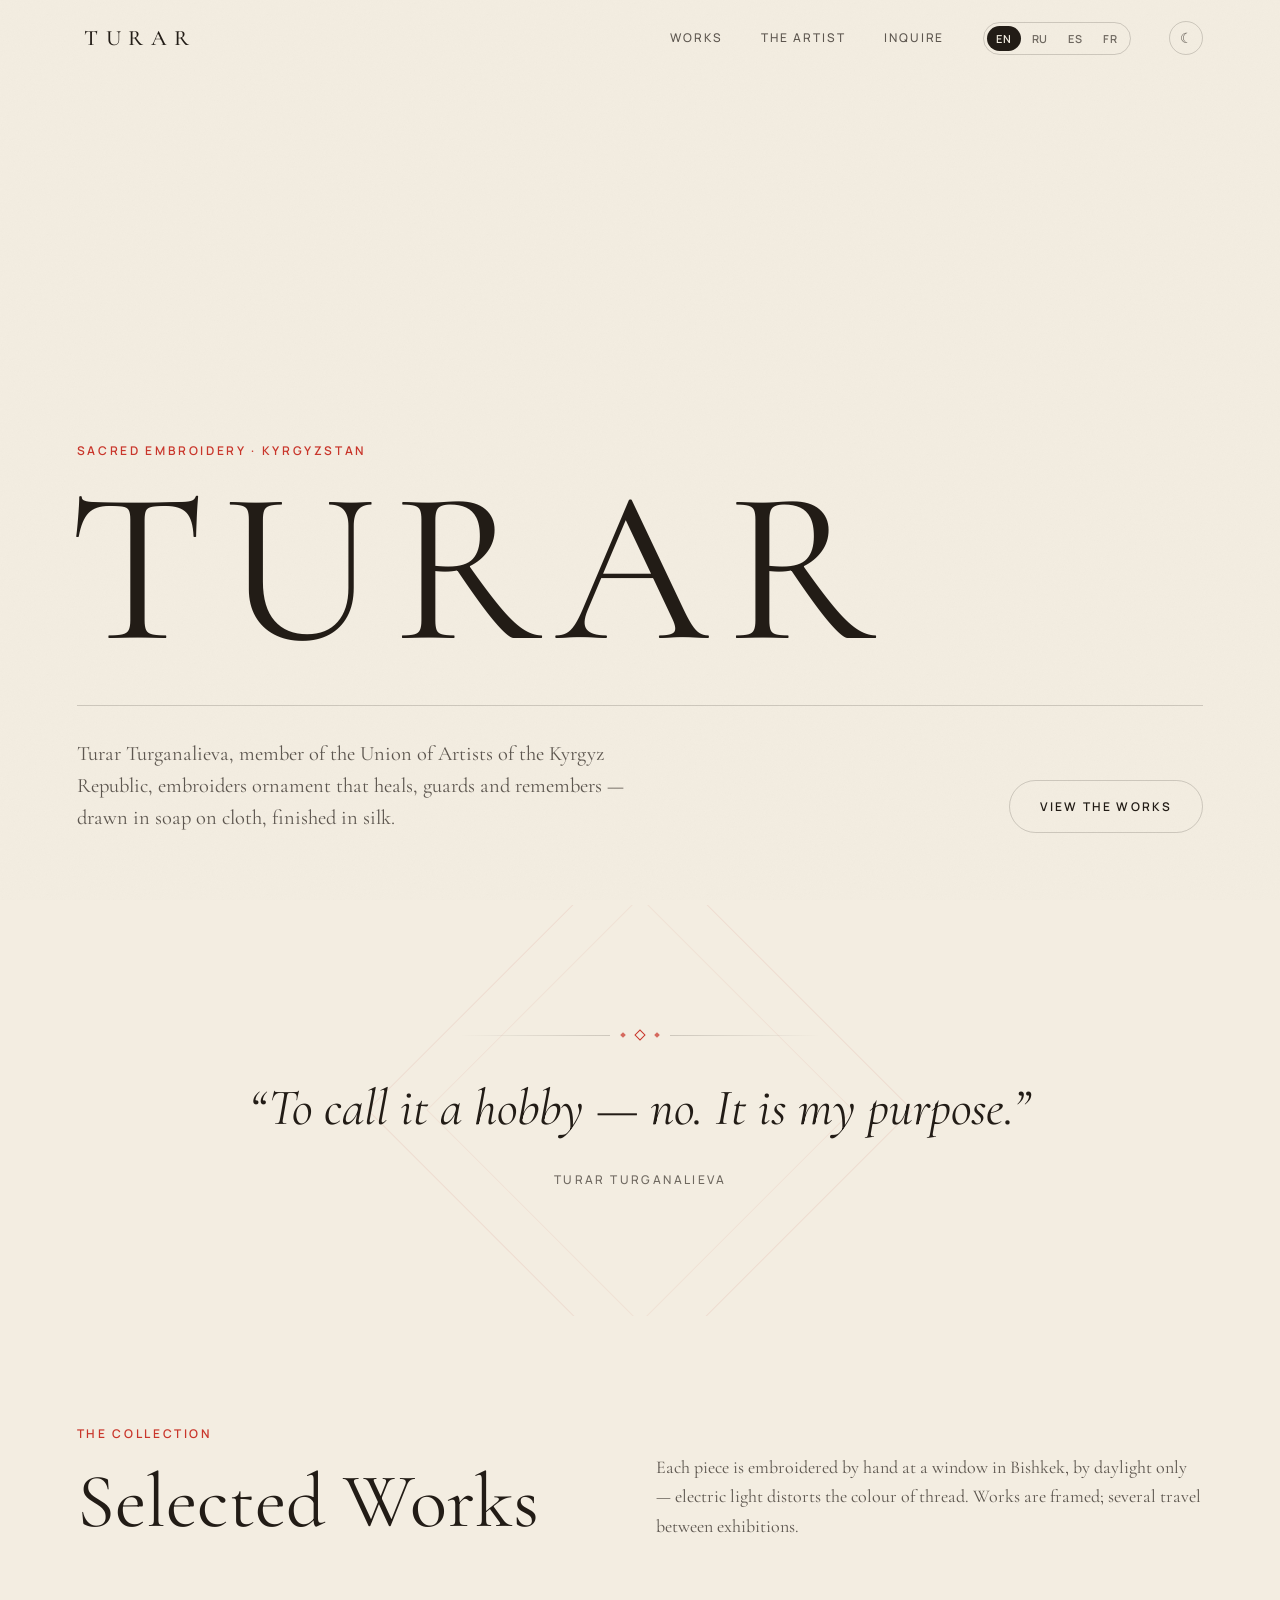
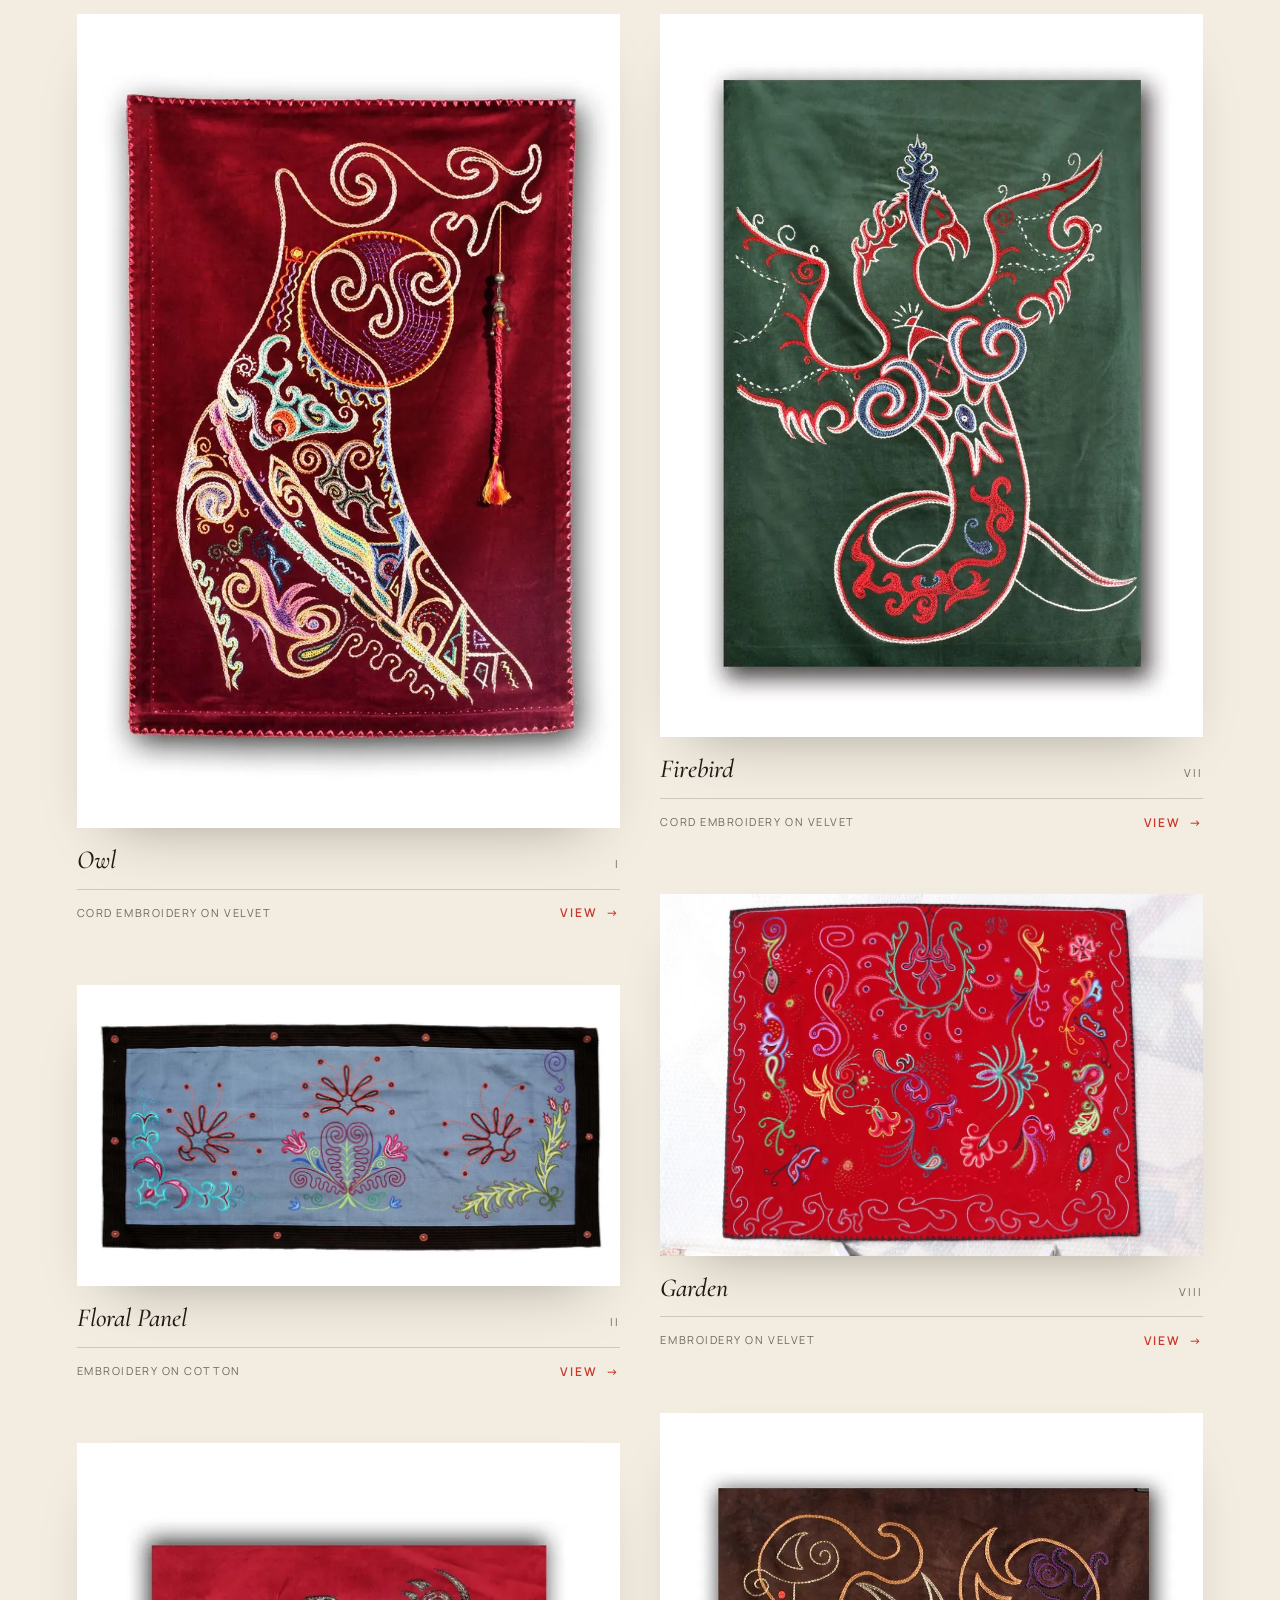
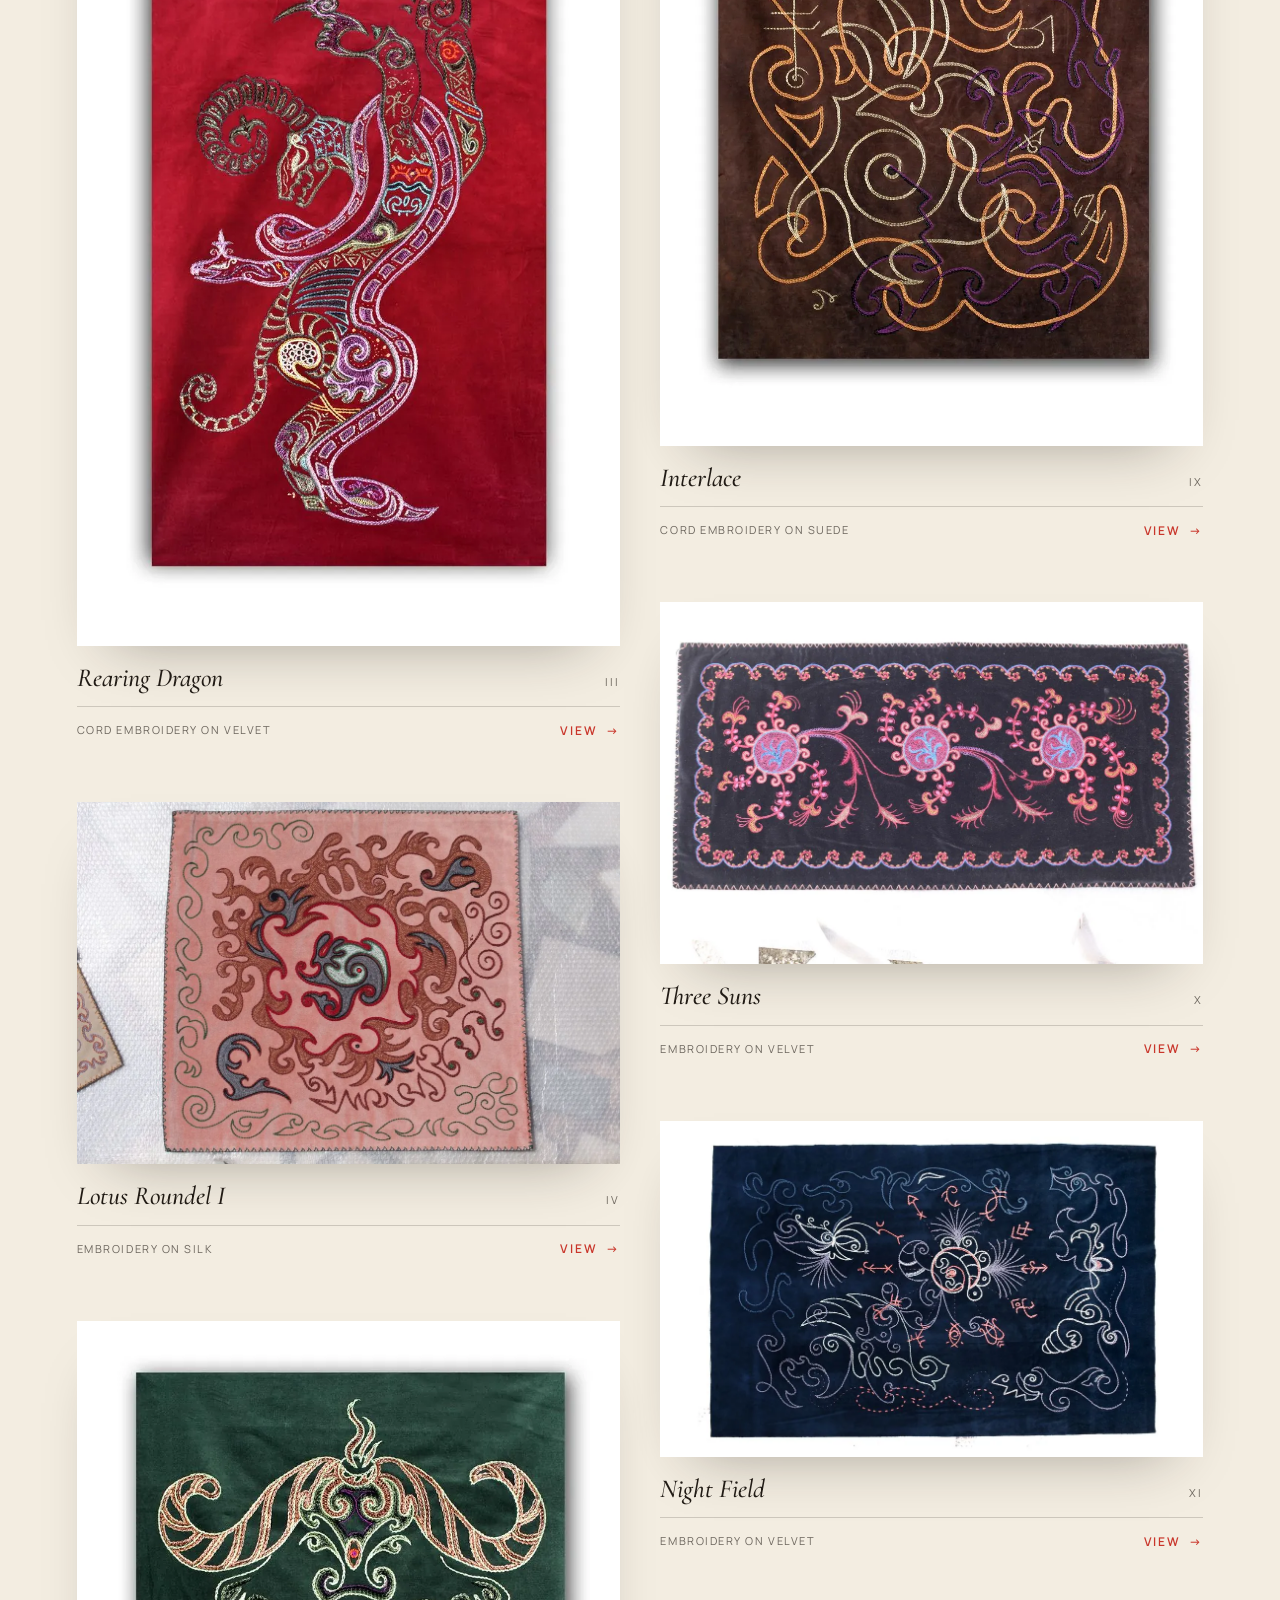
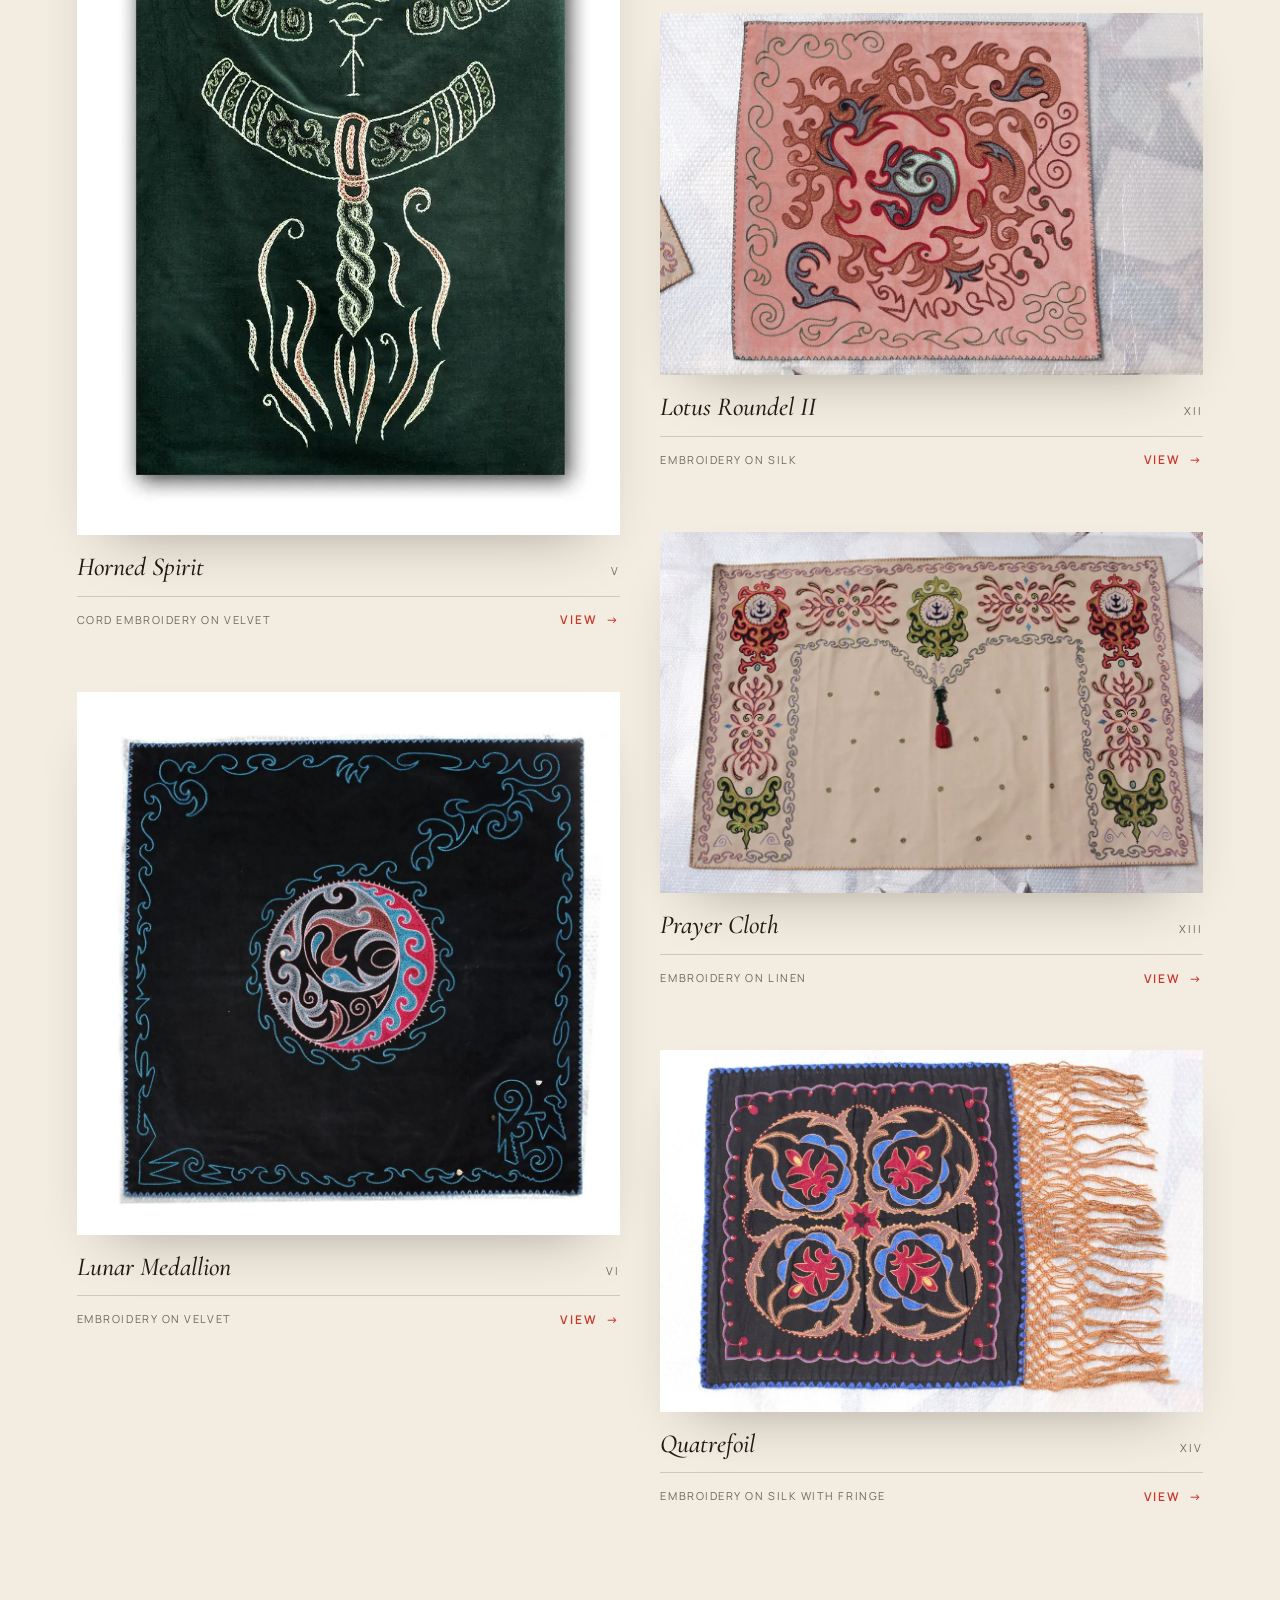
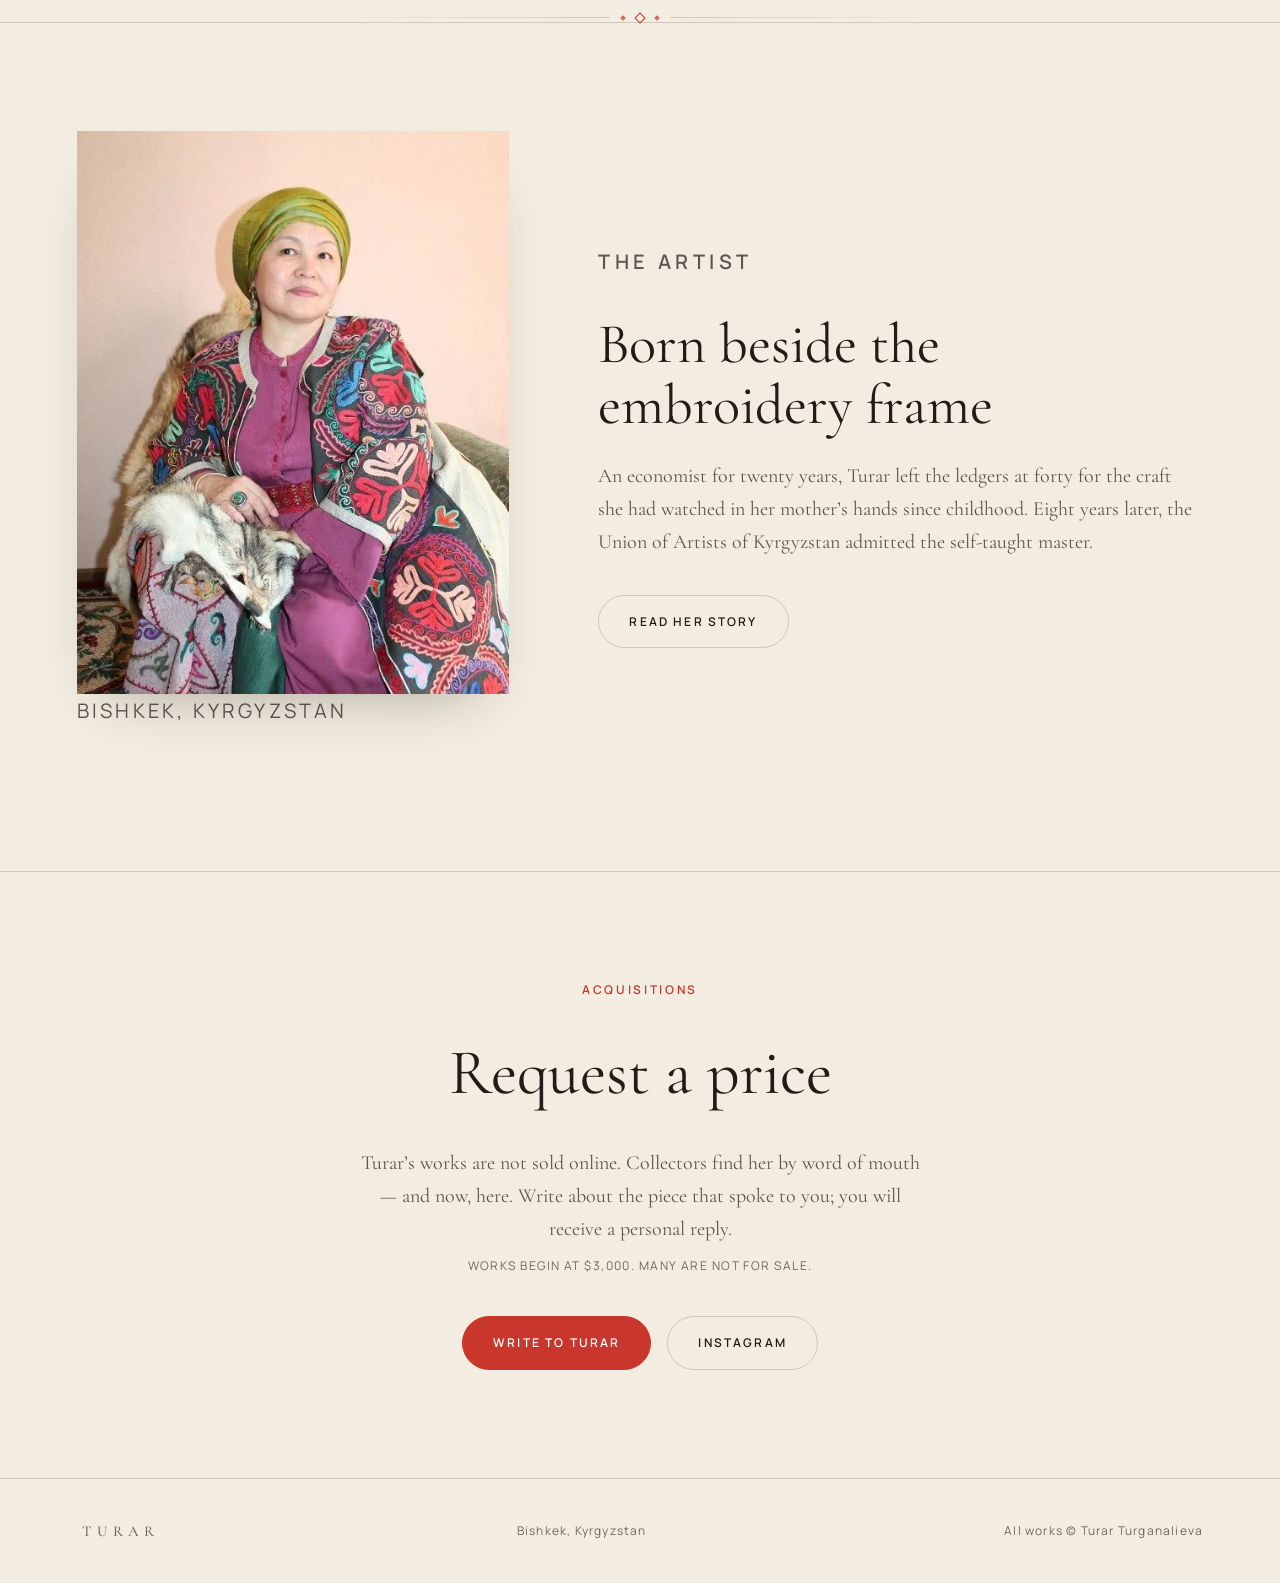
==== commit b7045cbb: "Improve performance, SEO, and accessibility Performance - Ship WebP for every gallery + portrait ima" ====
--- a/index.html
+++ b/index.html
@@ -6,17 +6,55 @@
   <title>Turar — Sacred Embroidery of Kyrgyzstan</title>
   <meta name="description" content="Sacred embroidery by Turar Turganalieva — ornament that heals, guards and remembers, drawn in soap on cloth and finished in silk. A gallery of hand-embroidered work from Bishkek, Kyrgyzstan.">
   <link rel="icon" href="favicon.svg" type="image/svg+xml">
+  <link rel="canonical" href="https://turar.art/">
 
   <meta property="og:type" content="website">
+  <meta property="og:site_name" content="Turar — Sacred Embroidery">
+  <meta property="og:url" content="https://turar.art/">
   <meta property="og:title" content="Turar — Sacred Embroidery of Kyrgyzstan">
   <meta property="og:description" content="Hand-embroidered ornament that heals, guards and remembers. The work of Turar Turganalieva.">
-  <meta property="og:image" content="photos/web/large/untitled-1.jpg">
+  <meta property="og:image" content="https://turar.art/photos/web/large/untitled-1.jpg">
+  <meta property="og:image:alt" content="Embroidered owl on crimson velvet by Turar Turganalieva">
+  <meta property="og:locale" content="en_US">
+  <meta property="og:locale:alternate" content="ru_RU">
+  <meta property="og:locale:alternate" content="es_ES">
+  <meta property="og:locale:alternate" content="fr_FR">
   <meta name="twitter:card" content="summary_large_image">
+  <meta name="twitter:title" content="Turar — Sacred Embroidery of Kyrgyzstan">
+  <meta name="twitter:description" content="Hand-embroidered ornament that heals, guards and remembers. The work of Turar Turganalieva.">
+  <meta name="twitter:image" content="https://turar.art/photos/web/large/untitled-1.jpg">
 
   <link rel="preconnect" href="https://fonts.googleapis.com">
   <link rel="preconnect" href="https://fonts.gstatic.com" crossorigin>
-  <script>try{var t=localStorage.getItem('turar-theme');if(t)document.documentElement.dataset.theme=t;}catch(e){}</script>
+  <link rel="stylesheet" href="https://fonts.googleapis.com/css2?family=Cormorant+Garamond:ital,wght@0,300;0,400;0,500;0,600;1,400;1,500&amp;family=Manrope:wght@400;500;600&amp;display=swap">
+  <script>try{var t=localStorage.getItem('turar-theme');if(!t&&window.matchMedia&&matchMedia('(prefers-color-scheme: dark)').matches)t='night';if(t)document.documentElement.dataset.theme=t;}catch(e){}</script>
   <link rel="stylesheet" href="styles.css">
+
+  <script type="application/ld+json">
+  {
+    "@context": "https://schema.org",
+    "@graph": [
+      {
+        "@type": "WebSite",
+        "@id": "https://turar.art/#website",
+        "name": "Turar — Sacred Embroidery of Kyrgyzstan",
+        "url": "https://turar.art/",
+        "inLanguage": ["en", "ru", "es", "fr"]
+      },
+      {
+        "@type": "Person",
+        "@id": "https://turar.art/#turar",
+        "name": "Turar Turganalieva",
+        "jobTitle": "Textile artist",
+        "knowsAbout": "Sacred embroidery",
+        "memberOf": { "@type": "Organization", "name": "Union of Artists of the Kyrgyz Republic" },
+        "address": { "@type": "PostalAddress", "addressLocality": "Bishkek", "addressCountry": "KG" },
+        "url": "https://turar.art/",
+        "image": "https://turar.art/photos/web/large/about-me.jpg"
+      }
+    ]
+  }
+  </script>
 </head>
 <body>
 
@@ -73,112 +111,154 @@
       <div class="gallery" id="gallery">
 
         <article class="work reveal">
-          <a class="shot" role="button" tabindex="0" data-i18n-aria="g1_title" aria-label="Owl" data-full="photos/web/large/untitled-1.jpg">
-            <img src="photos/web/untitled-1.jpg" alt="Embroidered owl on crimson velvet" loading="lazy" decoding="async" style="aspect-ratio:733/1100">
+          <a class="shot" data-i18n-aria="g1_title" aria-label="Owl" href="photos/web/large/untitled-1.jpg">
+            <picture>
+              <source type="image/webp" srcset="photos/web/untitled-1.webp">
+              <img src="photos/web/untitled-1.jpg" alt="Embroidered owl on crimson velvet" loading="lazy" decoding="async" style="aspect-ratio:733/1100">
+            </picture>
           </a>
           <div class="work-caption"><h3 class="work-title" data-i18n="g1_title">Owl</h3><span class="work-no">I</span></div>
           <div class="work-meta"><div class="work-row"><span class="work-medium" data-i18n="med_velvet_cord">Cord embroidery on velvet</span><button type="button" class="view-link" data-view data-i18n="works_view">View</button></div></div>
         </article>
 
         <article class="work reveal">
-          <a class="shot" role="button" tabindex="0" data-i18n-aria="g2_title" aria-label="Floral Panel" data-full="photos/web/large/untitled-11.jpg">
-            <img src="photos/web/untitled-11.jpg" alt="Floral embroidered panel with red, teal and yellow blossoms on a slate-blue ground" loading="lazy" decoding="async" style="aspect-ratio:1100/611">
+          <a class="shot" data-i18n-aria="g2_title" aria-label="Floral Panel" href="photos/web/large/untitled-11.jpg">
+            <picture>
+              <source type="image/webp" srcset="photos/web/untitled-11.webp">
+              <img src="photos/web/untitled-11.jpg" alt="Floral embroidered panel with red, teal and yellow blossoms on a slate-blue ground" loading="lazy" decoding="async" style="aspect-ratio:1100/611">
+            </picture>
           </a>
           <div class="work-caption"><h3 class="work-title" data-i18n="g2_title">Floral Panel</h3><span class="work-no">II</span></div>
           <div class="work-meta"><div class="work-row"><span class="work-medium" data-i18n="med_cotton">Embroidery on cotton</span><button type="button" class="view-link" data-view data-i18n="works_view">View</button></div></div>
         </article>
 
         <article class="work reveal">
-          <a class="shot" role="button" tabindex="0" data-i18n-aria="g3_title" aria-label="Rearing Dragon" data-full="photos/web/large/untitled-3.jpg">
-            <img src="photos/web/untitled-3.jpg" alt="Mythological rearing dragon embroidered in many colours on red velvet" loading="lazy" decoding="async" style="aspect-ratio:744/1100">
+          <a class="shot" data-i18n-aria="g3_title" aria-label="Rearing Dragon" href="photos/web/large/untitled-3.jpg">
+            <picture>
+              <source type="image/webp" srcset="photos/web/untitled-3.webp">
+              <img src="photos/web/untitled-3.jpg" alt="Mythological rearing dragon embroidered in many colours on red velvet" loading="lazy" decoding="async" style="aspect-ratio:744/1100">
+            </picture>
           </a>
           <div class="work-caption"><h3 class="work-title" data-i18n="g3_title">Rearing Dragon</h3><span class="work-no">III</span></div>
           <div class="work-meta"><div class="work-row"><span class="work-medium" data-i18n="med_velvet_cord">Cord embroidery on velvet</span><button type="button" class="view-link" data-view data-i18n="works_view">View</button></div></div>
         </article>
 
         <article class="work reveal">
-          <a class="shot" role="button" tabindex="0" data-i18n-aria="g4_title" aria-label="Lotus Roundel I" data-full="photos/web/large/img_9846.jpg">
-            <img src="photos/web/img_9846.jpg" alt="Salmon-pink silk panel with brown scrollwork framing a central creature" loading="lazy" decoding="async" style="aspect-ratio:1100/733">
+          <a class="shot" data-i18n-aria="g4_title" aria-label="Lotus Roundel I" href="photos/web/large/img_9846.jpg">
+            <picture>
+              <source type="image/webp" srcset="photos/web/img_9846.webp">
+              <img src="photos/web/img_9846.jpg" alt="Salmon-pink silk panel with brown scrollwork framing a central creature" loading="lazy" decoding="async" style="aspect-ratio:1100/733">
+            </picture>
           </a>
           <div class="work-caption"><h3 class="work-title" data-i18n="g4_title">Lotus Roundel I</h3><span class="work-no">IV</span></div>
           <div class="work-meta"><div class="work-row"><span class="work-medium" data-i18n="med_silk">Embroidery on silk</span><button type="button" class="view-link" data-view data-i18n="works_view">View</button></div></div>
         </article>
 
         <article class="work reveal">
-          <a class="shot" role="button" tabindex="0" data-i18n-aria="g5_title" aria-label="Horned Spirit" data-full="photos/web/large/untitled-4.jpg">
-            <img src="photos/web/untitled-4.jpg" alt="Stylised horned spirit figure embroidered on dark green velvet" loading="lazy" decoding="async" style="aspect-ratio:733/1100">
+          <a class="shot" data-i18n-aria="g5_title" aria-label="Horned Spirit" href="photos/web/large/untitled-4.jpg">
+            <picture>
+              <source type="image/webp" srcset="photos/web/untitled-4.webp">
+              <img src="photos/web/untitled-4.jpg" alt="Stylised horned spirit figure embroidered on dark green velvet" loading="lazy" decoding="async" style="aspect-ratio:733/1100">
+            </picture>
           </a>
           <div class="work-caption"><h3 class="work-title" data-i18n="g5_title">Horned Spirit</h3><span class="work-no">V</span></div>
           <div class="work-meta"><div class="work-row"><span class="work-medium" data-i18n="med_velvet_cord">Cord embroidery on velvet</span><button type="button" class="view-link" data-view data-i18n="works_view">View</button></div></div>
         </article>
 
         <article class="work reveal">
-          <a class="shot" role="button" tabindex="0" data-i18n-aria="g6_title" aria-label="Lunar Medallion" data-full="photos/web/large/untitled-13.jpg">
-            <img src="photos/web/untitled-13.jpg" alt="Circular medallion in red, blue and silver on black velvet with a scrolled border" loading="lazy" decoding="async" style="aspect-ratio:1/1">
+          <a class="shot" data-i18n-aria="g6_title" aria-label="Lunar Medallion" href="photos/web/large/untitled-13.jpg">
+            <picture>
+              <source type="image/webp" srcset="photos/web/untitled-13.webp">
+              <img src="photos/web/untitled-13.jpg" alt="Circular medallion in red, blue and silver on black velvet with a scrolled border" loading="lazy" decoding="async" style="aspect-ratio:1/1">
+            </picture>
           </a>
           <div class="work-caption"><h3 class="work-title" data-i18n="g6_title">Lunar Medallion</h3><span class="work-no">VI</span></div>
           <div class="work-meta"><div class="work-row"><span class="work-medium" data-i18n="med_velvet">Embroidery on velvet</span><button type="button" class="view-link" data-view data-i18n="works_view">View</button></div></div>
         </article>
 
         <article class="work reveal">
-          <a class="shot" role="button" tabindex="0" data-i18n-aria="g7_title" aria-label="Firebird" data-full="photos/web/large/untitled-5.jpg">
-            <img src="photos/web/untitled-5.jpg" alt="Red and blue firebird embroidered on dark green velvet" loading="lazy" decoding="async" style="aspect-ratio:825/1100">
+          <a class="shot" data-i18n-aria="g7_title" aria-label="Firebird" href="photos/web/large/untitled-5.jpg">
+            <picture>
+              <source type="image/webp" srcset="photos/web/untitled-5.webp">
+              <img src="photos/web/untitled-5.jpg" alt="Red and blue firebird embroidered on dark green velvet" loading="lazy" decoding="async" style="aspect-ratio:825/1100">
+            </picture>
           </a>
           <div class="work-caption"><h3 class="work-title" data-i18n="g7_title">Firebird</h3><span class="work-no">VII</span></div>
           <div class="work-meta"><div class="work-row"><span class="work-medium" data-i18n="med_velvet_cord">Cord embroidery on velvet</span><button type="button" class="view-link" data-view data-i18n="works_view">View</button></div></div>
         </article>
 
         <article class="work reveal">
-          <a class="shot" role="button" tabindex="0" data-i18n-aria="g8_title" aria-label="Garden" data-full="photos/web/large/img_9849.jpg">
-            <img src="photos/web/img_9849.jpg" alt="Densely embroidered floral composition in many colours on red velvet" loading="lazy" decoding="async" style="aspect-ratio:1100/733">
+          <a class="shot" data-i18n-aria="g8_title" aria-label="Garden" href="photos/web/large/img_9849.jpg">
+            <picture>
+              <source type="image/webp" srcset="photos/web/img_9849.webp">
+              <img src="photos/web/img_9849.jpg" alt="Densely embroidered floral composition in many colours on red velvet" loading="lazy" decoding="async" style="aspect-ratio:1100/733">
+            </picture>
           </a>
           <div class="work-caption"><h3 class="work-title" data-i18n="g8_title">Garden</h3><span class="work-no">VIII</span></div>
           <div class="work-meta"><div class="work-row"><span class="work-medium" data-i18n="med_velvet">Embroidery on velvet</span><button type="button" class="view-link" data-view data-i18n="works_view">View</button></div></div>
         </article>
 
         <article class="work reveal">
-          <a class="shot" role="button" tabindex="0" data-i18n-aria="g9_title" aria-label="Interlace" data-full="photos/web/large/untitled-2.jpg">
-            <img src="photos/web/untitled-2.jpg" alt="Abstract interlacing cord embroidery in gold, silver and purple on brown suede" loading="lazy" decoding="async" style="aspect-ratio:943/1100">
+          <a class="shot" data-i18n-aria="g9_title" aria-label="Interlace" href="photos/web/large/untitled-2.jpg">
+            <picture>
+              <source type="image/webp" srcset="photos/web/untitled-2.webp">
+              <img src="photos/web/untitled-2.jpg" alt="Abstract interlacing cord embroidery in gold, silver and purple on brown suede" loading="lazy" decoding="async" style="aspect-ratio:943/1100">
+            </picture>
           </a>
           <div class="work-caption"><h3 class="work-title" data-i18n="g9_title">Interlace</h3><span class="work-no">IX</span></div>
           <div class="work-meta"><div class="work-row"><span class="work-medium" data-i18n="med_suede_cord">Cord embroidery on suede</span><button type="button" class="view-link" data-view data-i18n="works_view">View</button></div></div>
         </article>
 
         <article class="work reveal">
-          <a class="shot" role="button" tabindex="0" data-i18n-aria="g10_title" aria-label="Three Suns" data-full="photos/web/large/img_9852.jpg">
-            <img src="photos/web/img_9852.jpg" alt="Black velvet runner with three pink and gold medallions and scrolling vines" loading="lazy" decoding="async" style="aspect-ratio:1100/733">
+          <a class="shot" data-i18n-aria="g10_title" aria-label="Three Suns" href="photos/web/large/img_9852.jpg">
+            <picture>
+              <source type="image/webp" srcset="photos/web/img_9852.webp">
+              <img src="photos/web/img_9852.jpg" alt="Black velvet runner with three pink and gold medallions and scrolling vines" loading="lazy" decoding="async" style="aspect-ratio:1100/733">
+            </picture>
           </a>
           <div class="work-caption"><h3 class="work-title" data-i18n="g10_title">Three Suns</h3><span class="work-no">X</span></div>
           <div class="work-meta"><div class="work-row"><span class="work-medium" data-i18n="med_velvet">Embroidery on velvet</span><button type="button" class="view-link" data-view data-i18n="works_view">View</button></div></div>
         </article>
 
         <article class="work reveal">
-          <a class="shot" role="button" tabindex="0" data-i18n-aria="g11_title" aria-label="Night Field" data-full="photos/web/large/untitled-12.jpg">
-            <img src="photos/web/untitled-12.jpg" alt="Abstract embroidery in silver and coral on deep navy velvet" loading="lazy" decoding="async" style="aspect-ratio:1100/681">
+          <a class="shot" data-i18n-aria="g11_title" aria-label="Night Field" href="photos/web/large/untitled-12.jpg">
+            <picture>
+              <source type="image/webp" srcset="photos/web/untitled-12.webp">
+              <img src="photos/web/untitled-12.jpg" alt="Abstract embroidery in silver and coral on deep navy velvet" loading="lazy" decoding="async" style="aspect-ratio:1100/681">
+            </picture>
           </a>
           <div class="work-caption"><h3 class="work-title" data-i18n="g11_title">Night Field</h3><span class="work-no">XI</span></div>
           <div class="work-meta"><div class="work-row"><span class="work-medium" data-i18n="med_velvet">Embroidery on velvet</span><button type="button" class="view-link" data-view data-i18n="works_view">View</button></div></div>
         </article>
 
         <article class="work reveal">
-          <a class="shot" role="button" tabindex="0" data-i18n-aria="g12_title" aria-label="Lotus Roundel II" data-full="photos/web/large/img_9845.jpg">
-            <img src="photos/web/img_9845.jpg" alt="Salmon-pink silk panel with a central blue-grey creature and brown scrollwork" loading="lazy" decoding="async" style="aspect-ratio:1100/733">
+          <a class="shot" data-i18n-aria="g12_title" aria-label="Lotus Roundel II" href="photos/web/large/img_9845.jpg">
+            <picture>
+              <source type="image/webp" srcset="photos/web/img_9845.webp">
+              <img src="photos/web/img_9845.jpg" alt="Salmon-pink silk panel with a central blue-grey creature and brown scrollwork" loading="lazy" decoding="async" style="aspect-ratio:1100/733">
+            </picture>
           </a>
           <div class="work-caption"><h3 class="work-title" data-i18n="g12_title">Lotus Roundel II</h3><span class="work-no">XII</span></div>
           <div class="work-meta"><div class="work-row"><span class="work-medium" data-i18n="med_silk">Embroidery on silk</span><button type="button" class="view-link" data-view data-i18n="works_view">View</button></div></div>
         </article>
 
         <article class="work reveal">
-          <a class="shot" role="button" tabindex="0" data-i18n-aria="g13_title" aria-label="Prayer Cloth" data-full="photos/web/large/img_9853.jpg">
-            <img src="photos/web/img_9853.jpg" alt="Cream linen cloth with symmetrical medallions and a central red tassel" loading="lazy" decoding="async" style="aspect-ratio:1100/733">
+          <a class="shot" data-i18n-aria="g13_title" aria-label="Prayer Cloth" href="photos/web/large/img_9853.jpg">
+            <picture>
+              <source type="image/webp" srcset="photos/web/img_9853.webp">
+              <img src="photos/web/img_9853.jpg" alt="Cream linen cloth with symmetrical medallions and a central red tassel" loading="lazy" decoding="async" style="aspect-ratio:1100/733">
+            </picture>
           </a>
           <div class="work-caption"><h3 class="work-title" data-i18n="g13_title">Prayer Cloth</h3><span class="work-no">XIII</span></div>
           <div class="work-meta"><div class="work-row"><span class="work-medium" data-i18n="med_linen">Embroidery on linen</span><button type="button" class="view-link" data-view data-i18n="works_view">View</button></div></div>
         </article>
 
         <article class="work reveal">
-          <a class="shot" role="button" tabindex="0" data-i18n-aria="g14_title" aria-label="Quatrefoil" data-full="photos/web/large/img_9848.jpg">
-            <img src="photos/web/img_9848.jpg" alt="Black silk panel with a four-part floral medallion and golden fringe" loading="lazy" decoding="async" style="aspect-ratio:1100/733">
+          <a class="shot" data-i18n-aria="g14_title" aria-label="Quatrefoil" href="photos/web/large/img_9848.jpg">
+            <picture>
+              <source type="image/webp" srcset="photos/web/img_9848.webp">
+              <img src="photos/web/img_9848.jpg" alt="Black silk panel with a four-part floral medallion and golden fringe" loading="lazy" decoding="async" style="aspect-ratio:1100/733">
+            </picture>
           </a>
           <div class="work-caption"><h3 class="work-title" data-i18n="g14_title">Quatrefoil</h3><span class="work-no">XIV</span></div>
           <div class="work-meta"><div class="work-row"><span class="work-medium" data-i18n="med_silk_fringe">Embroidery on silk with fringe</span><button type="button" class="view-link" data-view data-i18n="works_view">View</button></div></div>
@@ -195,7 +275,10 @@
     <!-- ─── Artist teaser ────────────────────────────────────────────── -->
     <section class="section artist-teaser">
       <div class="portrait-wrap reveal">
-        <img src="photos/web/large/about-me.jpg" alt="Portrait of Turar Turganalieva in traditional Kyrgyz dress" loading="lazy" decoding="async">
+        <picture>
+          <source type="image/webp" srcset="photos/web/large/about-me.webp">
+          <img src="photos/web/large/about-me.jpg" alt="Portrait of Turar Turganalieva in traditional Kyrgyz dress" loading="lazy" decoding="async">
+        </picture>
         <p class="portrait-cap" data-i18n="ab_portrait_cap">Bishkek, Kyrgyzstan</p>
       </div>
       <div class="reveal">
--- a/styles.css
+++ b/styles.css
@@ -1,13 +1,14 @@
 /* Turarts — site styles (built to the Claude Design: Cormorant Garamond + Manrope,
-   ivory/night palette, cinnabar accent, paper tooth, tumar lozenge ornament) */
-@import url('https://fonts.googleapis.com/css2?family=Cormorant+Garamond:ital,wght@0,300;0,400;0,500;0,600;1,400;1,500&family=Manrope:wght@400;500;600&display=swap');
+   ivory/night palette, cinnabar accent, paper tooth, tumar lozenge ornament)
+   Fonts are loaded via <link> in each page's <head> — faster than a CSS @import,
+   which the browser can only discover after this stylesheet has downloaded. */
 
 :root {
   --bg: #14110F;
   --bg-2: #1A1614;
   --ink: #EDE6D8;
   --muted: rgba(237, 230, 216, 0.6);
-  --faint: rgba(237, 230, 216, 0.38);
+  --faint: rgba(237, 230, 216, 0.52);
   --hairline: rgba(237, 230, 216, 0.16);
   --accent: #C9362B;
   --serif: 'Cormorant Garamond', 'Times New Roman', serif;
@@ -19,13 +20,13 @@
   --bg: #F3EDE1;
   --bg-2: #ECE4D5;
   --ink: #221C16;
-  --muted: rgba(34, 28, 22, 0.62);
-  --faint: rgba(34, 28, 22, 0.4);
+  --muted: rgba(34, 28, 22, 0.72);
+  --faint: rgba(34, 28, 22, 0.64);
   --hairline: rgba(34, 28, 22, 0.18);
 }
 
 * { box-sizing: border-box; }
-html { scroll-behavior: smooth; }
+@media (prefers-reduced-motion: no-preference) { html { scroll-behavior: smooth; } }
 body {
   margin: 0;
   background: var(--bg);
@@ -246,6 +247,7 @@
   box-shadow: 0 26px 56px -36px rgba(0, 0, 0, 0.55);
 }
 html[data-theme="ivory"] .work .shot { box-shadow: 0 28px 58px -34px rgba(34, 28, 22, 0.4); }
+.work .shot picture { display: block; }
 .work .shot img { width: 100%; height: auto; display: block; transition: transform 0.9s cubic-bezier(0.16, 1, 0.3, 1); }
 .work .shot:hover img, .work .shot:focus-visible img { transform: scale(1.035); }
 .work-caption { display: flex; align-items: baseline; justify-content: space-between; gap: 16px; border-bottom: 1px solid var(--hairline); padding: 18px 0 14px; }
@@ -268,6 +270,7 @@
 .artist-teaser h2 { font-size: clamp(36px, 4.4vw, 62px); font-weight: 400; line-height: 1.08; margin: 0 0 24px; }
 .artist-teaser p { color: var(--muted); font-size: 20px; max-width: 30em; margin: 0 0 36px; }
 .portrait-wrap { position: relative; }
+.portrait-wrap picture { display: block; }
 .portrait-wrap img { width: 100%; height: clamp(420px, 44vw, 620px); object-fit: cover; object-position: top center; display: block; background: var(--bg-2); box-shadow: 0 26px 56px -36px rgba(0, 0, 0, 0.55); }
 html[data-theme="ivory"] .portrait-wrap img { box-shadow: 0 28px 58px -34px rgba(34, 28, 22, 0.4); }
 .portrait-cap { font-family: var(--sans); font-size: 11px; letter-spacing: 0.16em; text-transform: uppercase; color: var(--faint); margin-top: 14px; }
@@ -396,7 +399,6 @@
   font-family: var(--sans); font-size: 11px; letter-spacing: 0.16em; text-transform: uppercase;
   color: rgba(237, 230, 216, 0.6); text-align: center;
 }
-.lightbox__caption strong { color: var(--accent); font-weight: 600; }
 .lightbox__caption em { font-family: var(--serif); font-style: italic; font-size: 17px; letter-spacing: 0; text-transform: none; color: #EDE6D8; display: block; margin-bottom: 7px; }
 .lightbox__btn {
   position: absolute; background: none;
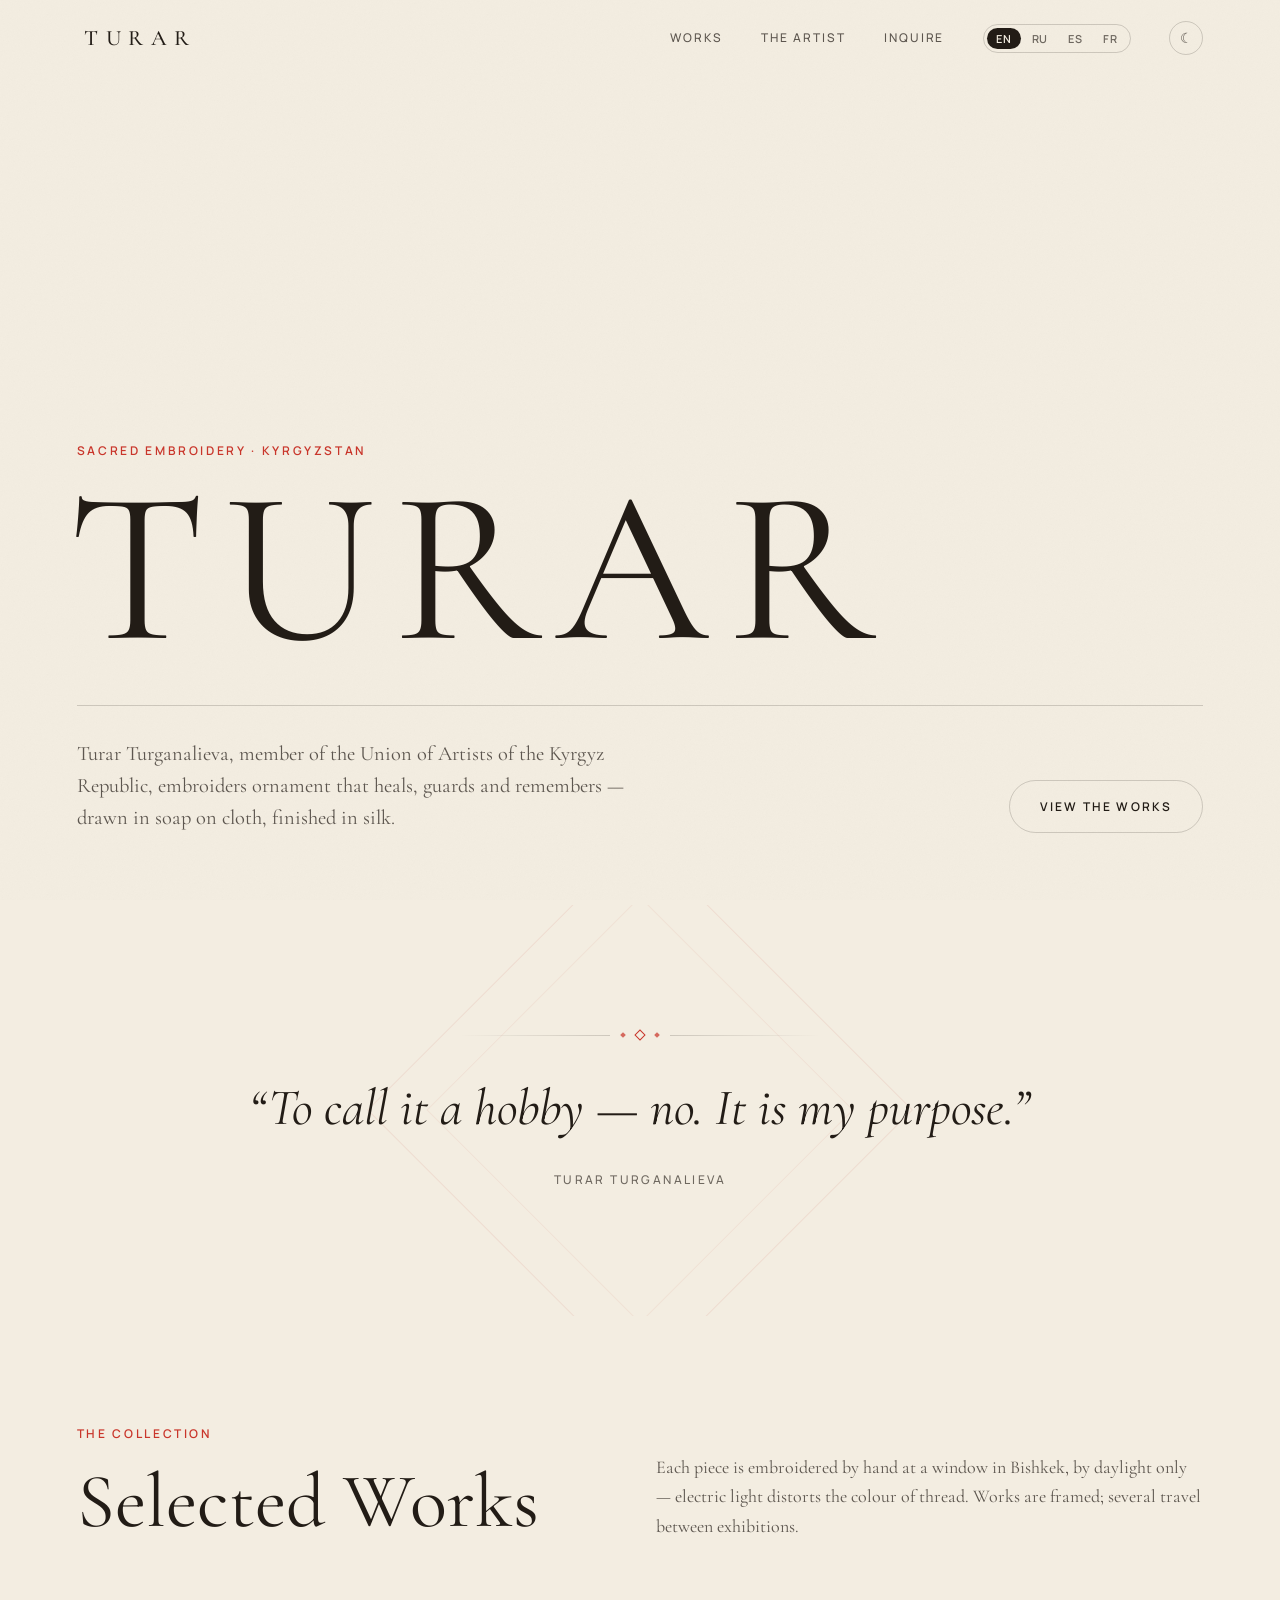
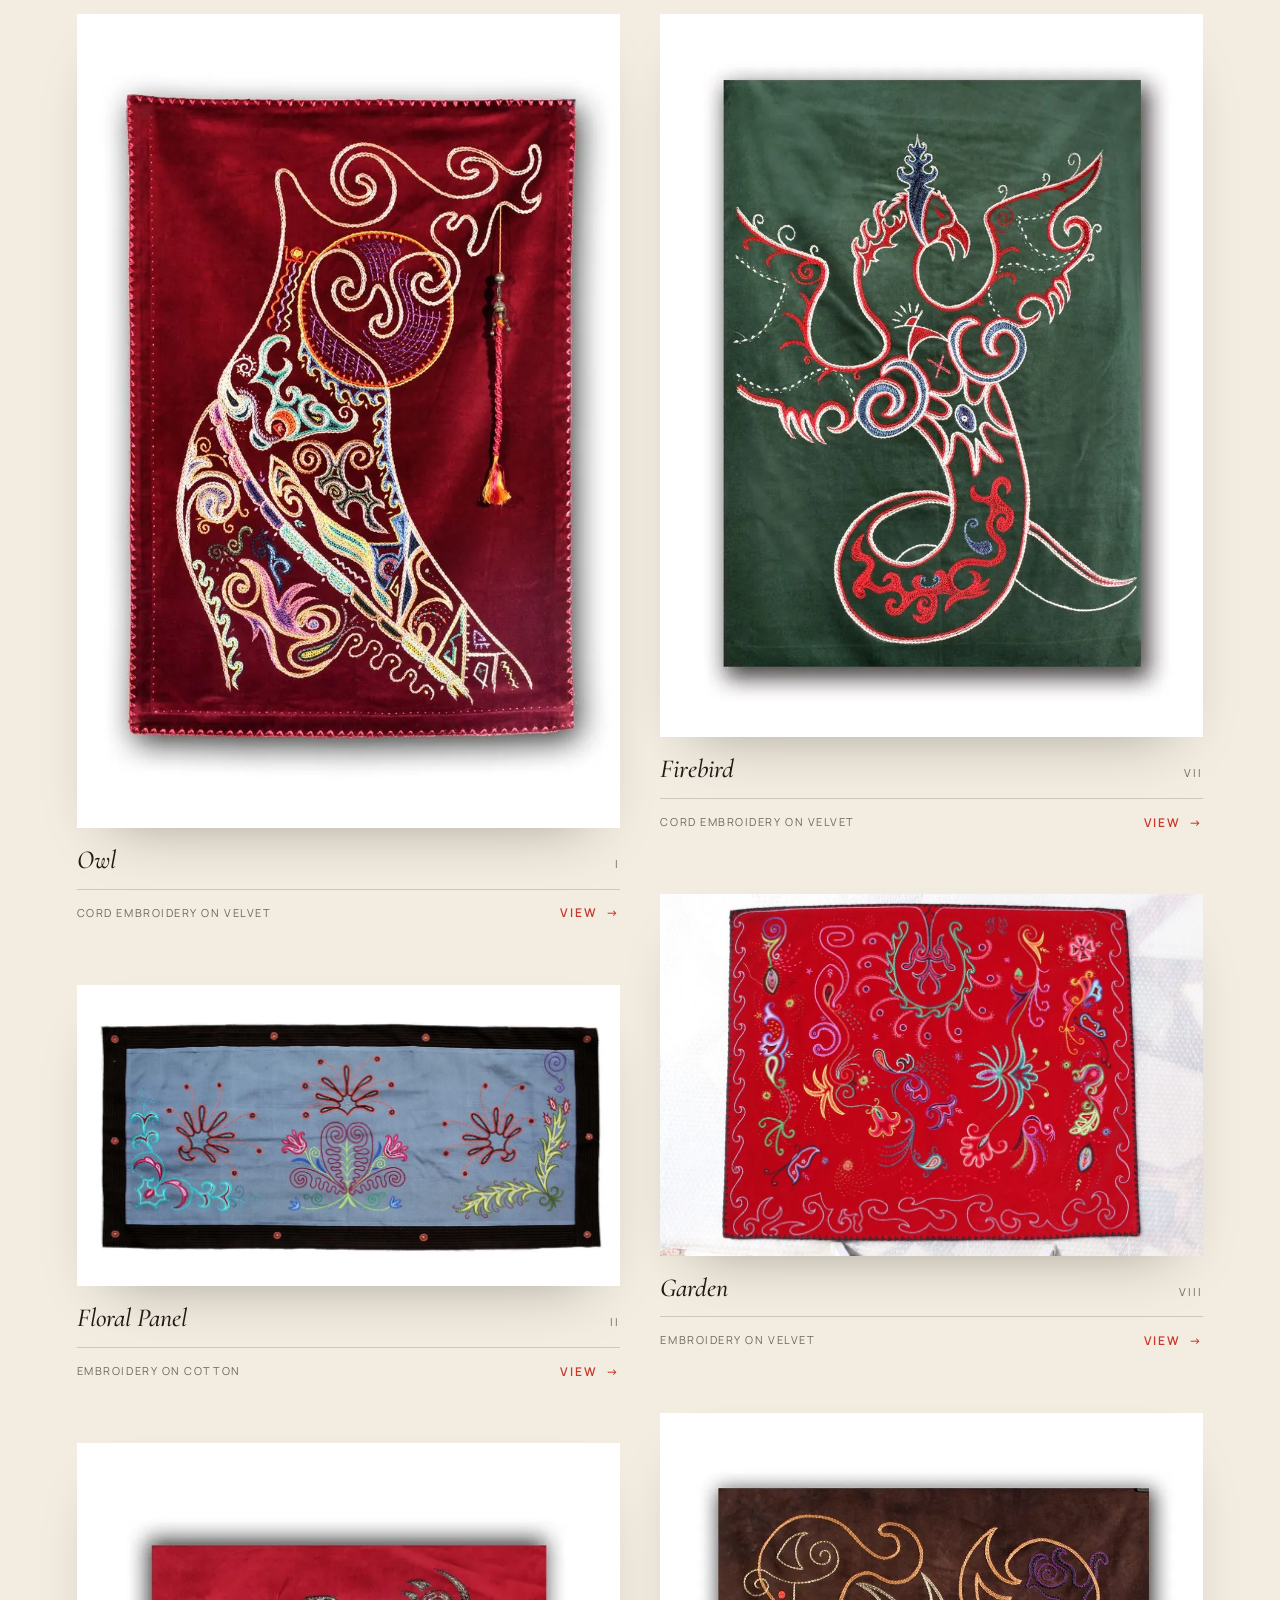
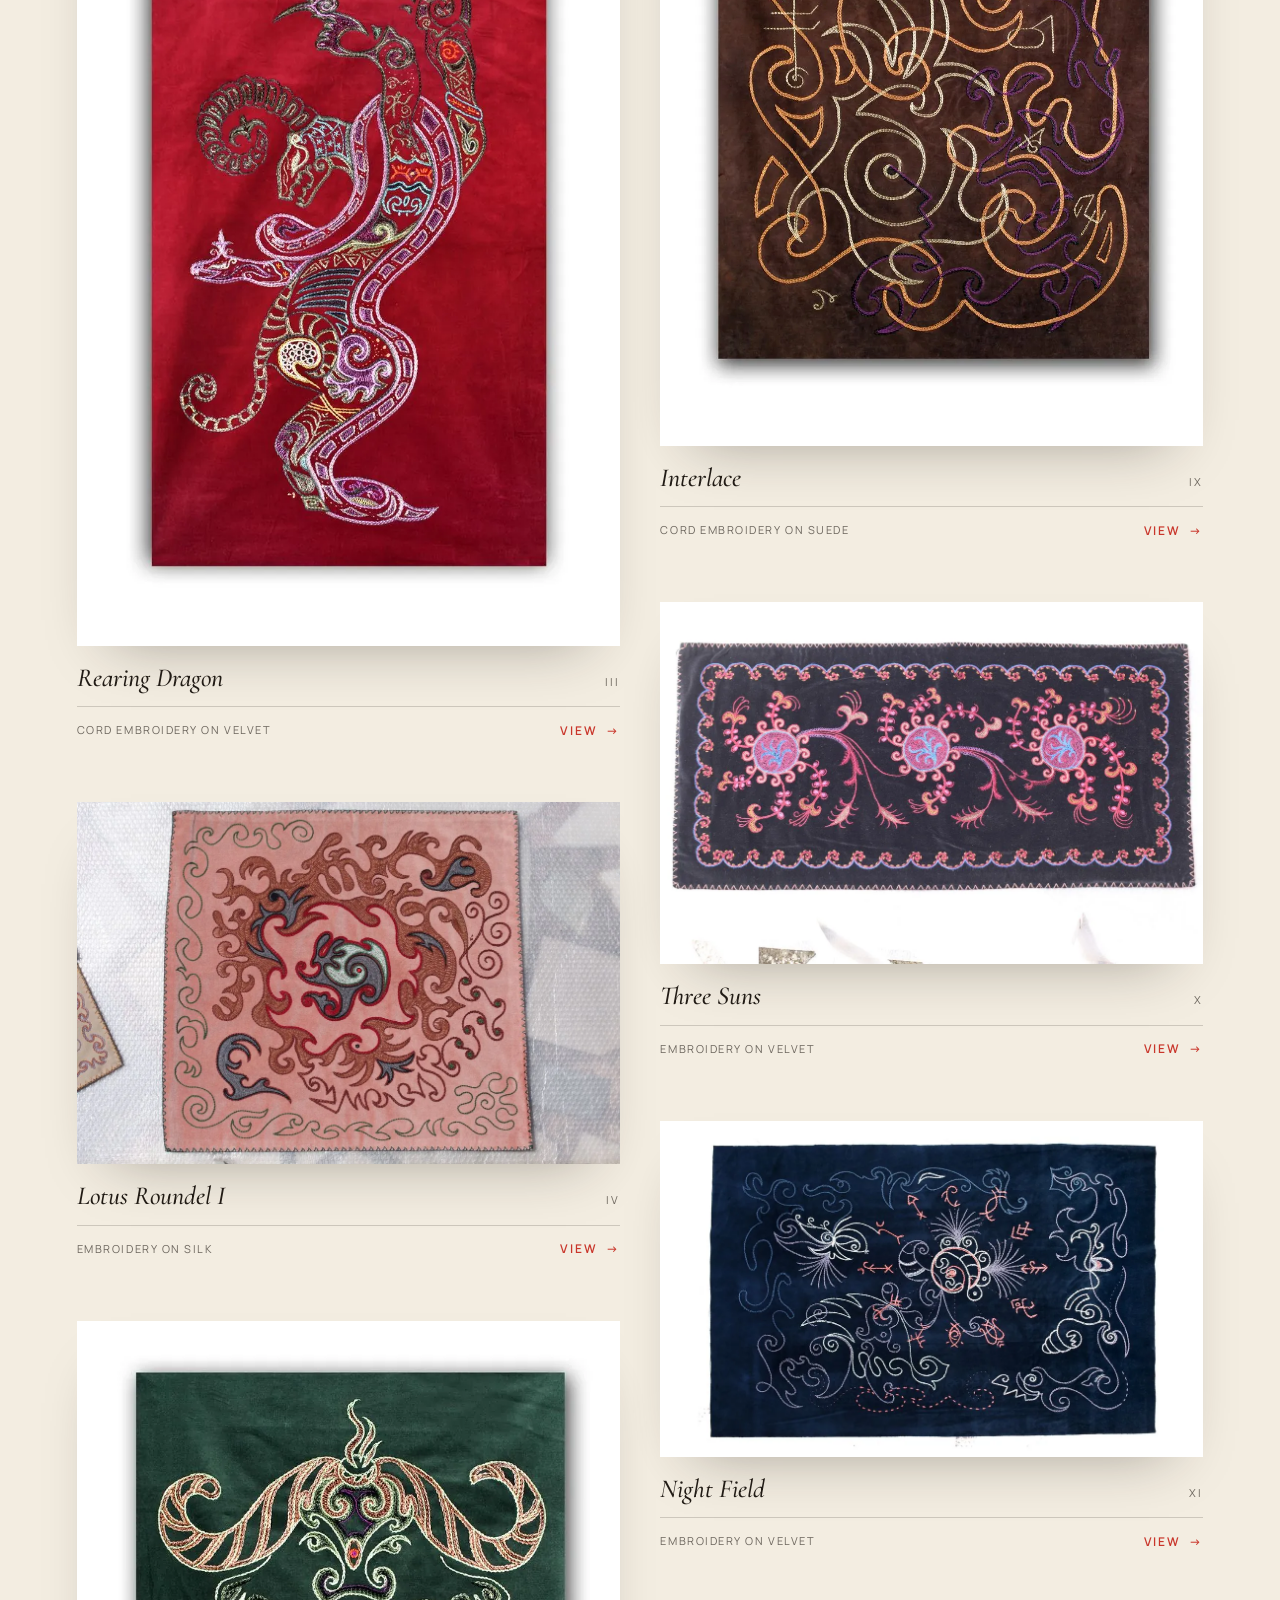
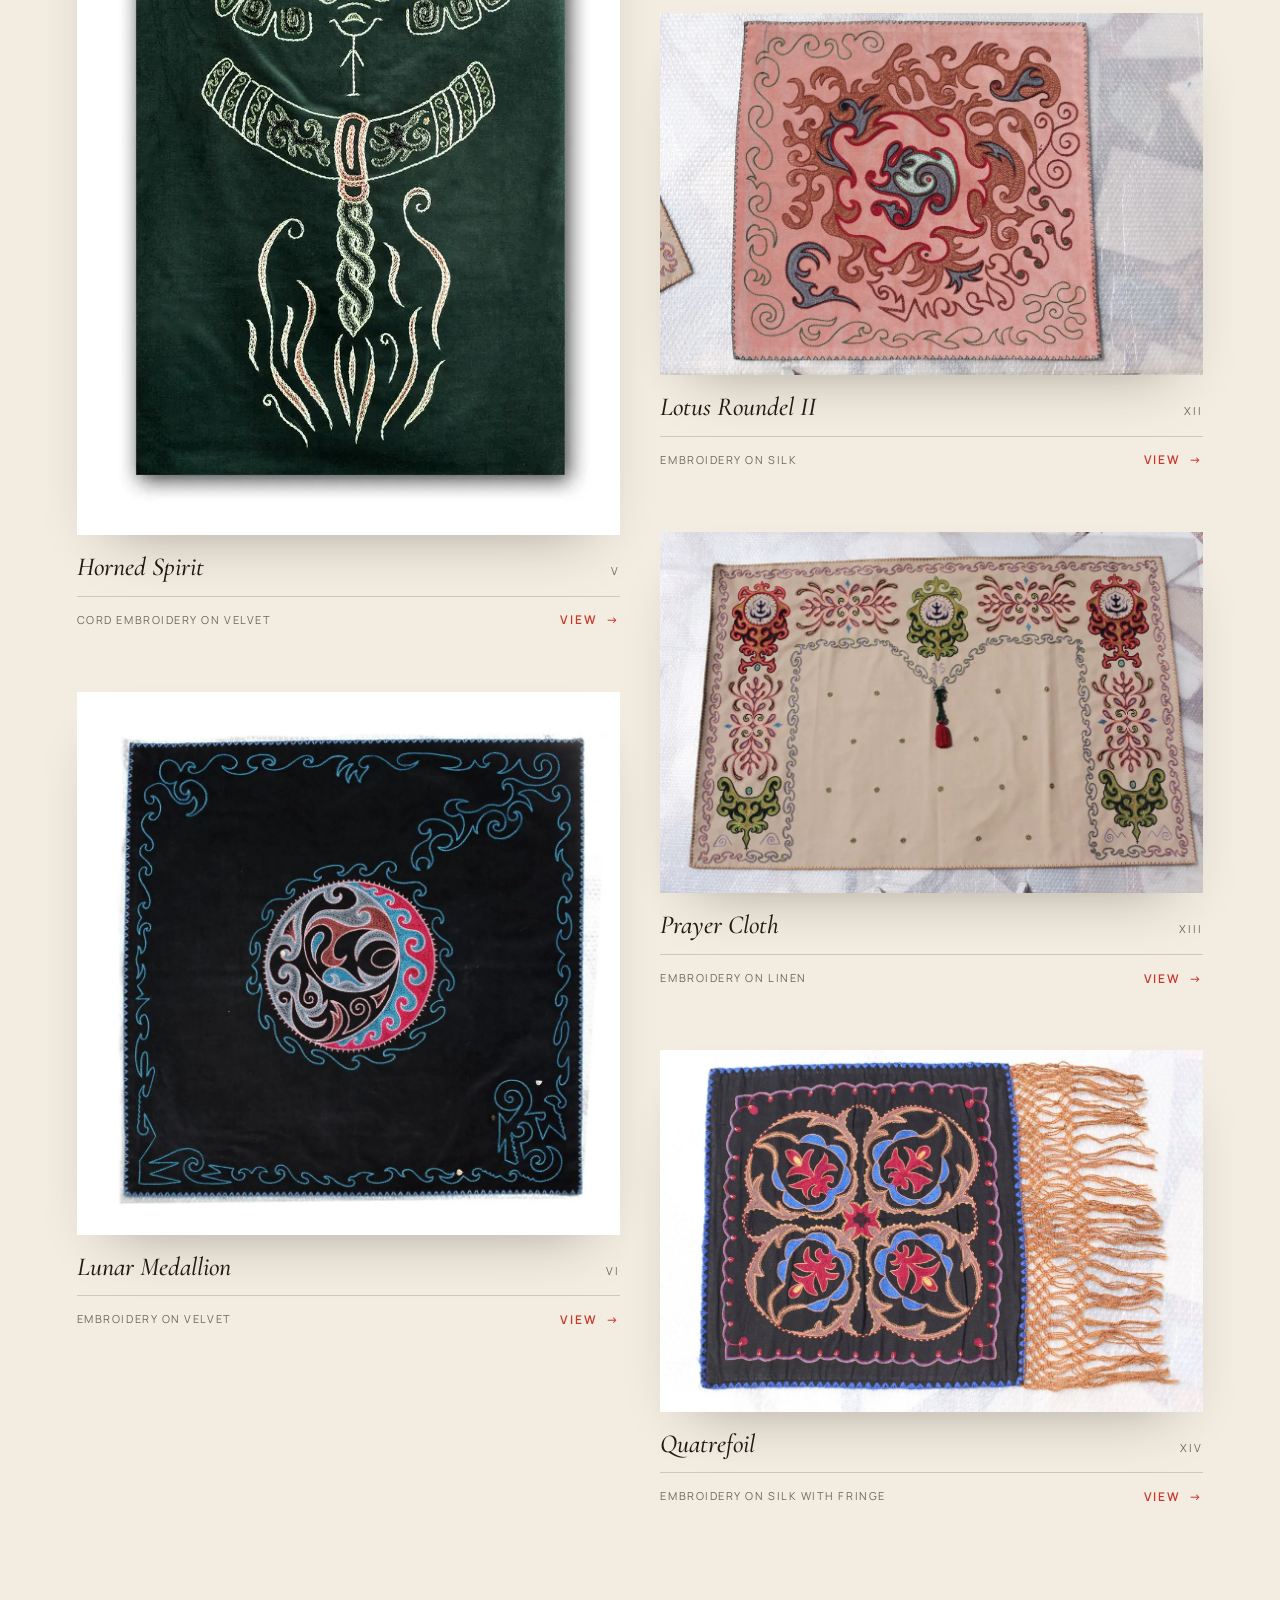
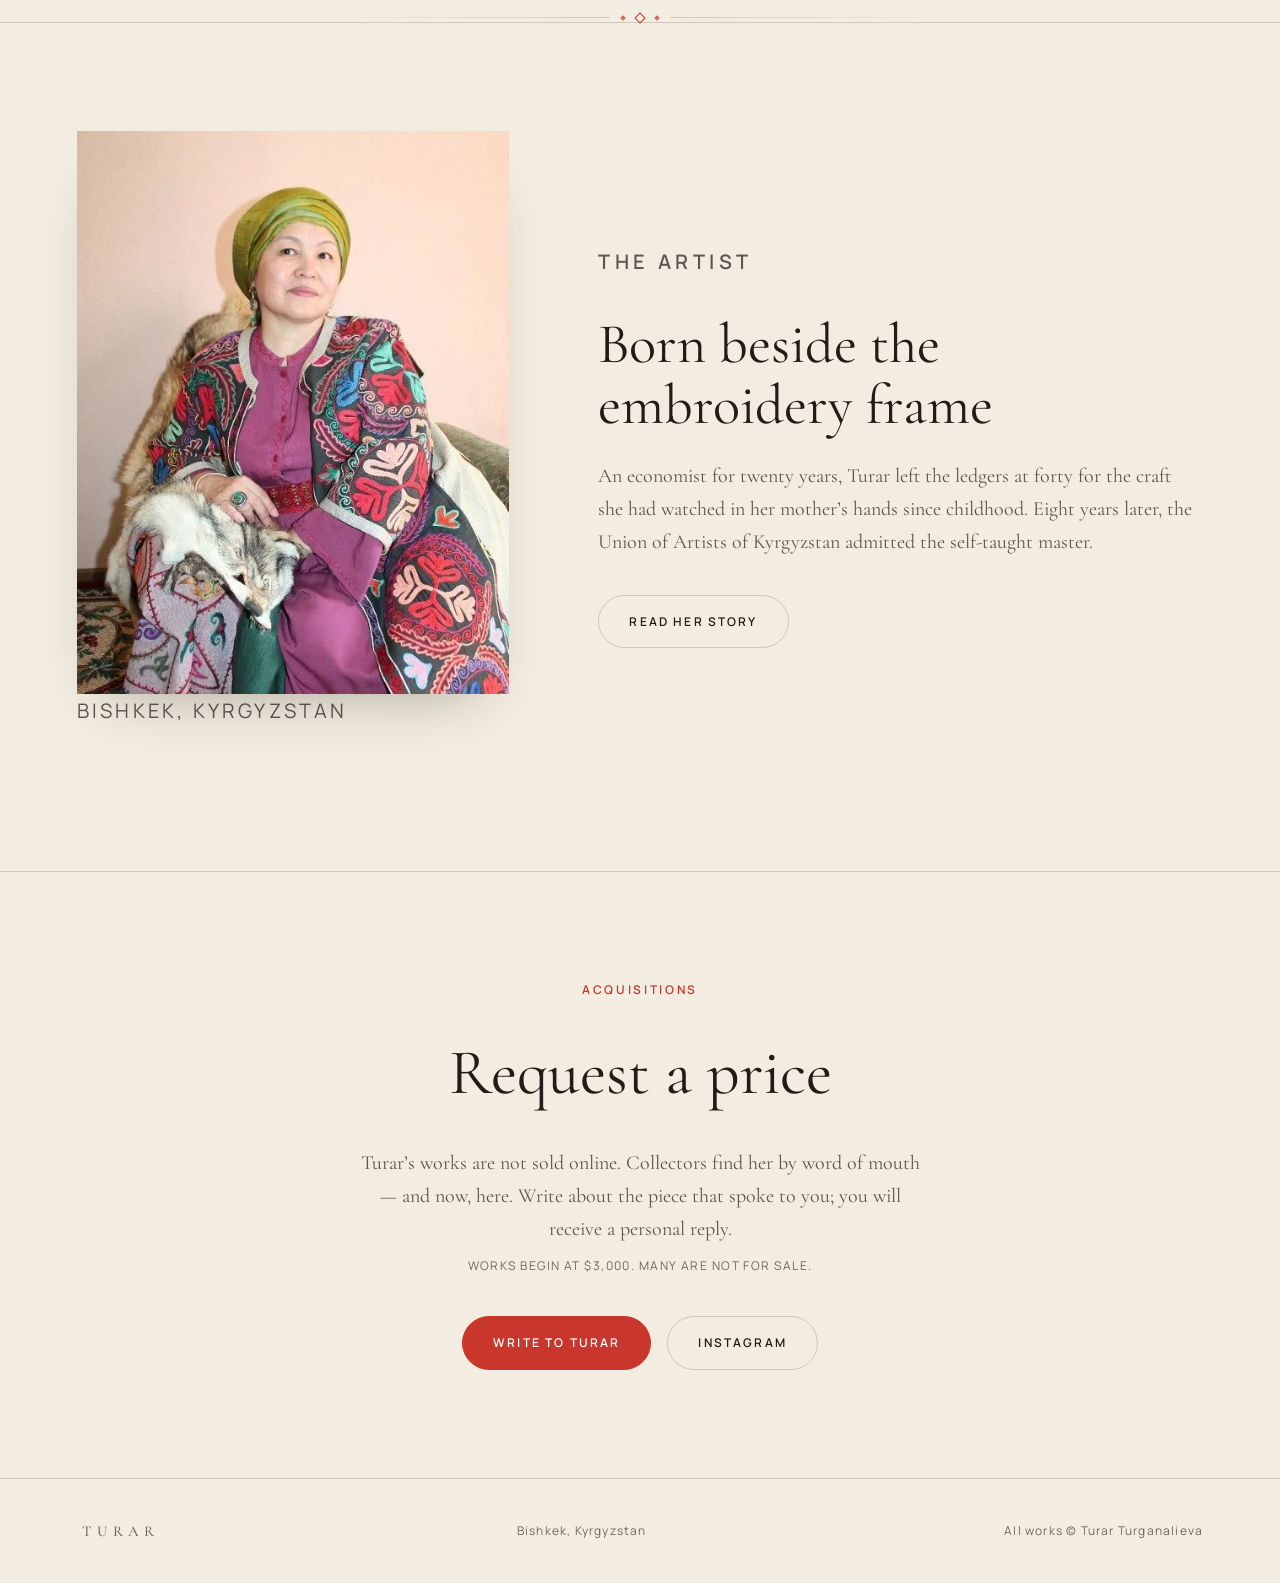
==== commit 569799c9: "Add multilingual pre-rendering, lightbox UX, security headers, and CI Multilingual SEO (build step) " ====
--- a/index.html
+++ b/index.html
@@ -1,36 +1,34 @@
 <!DOCTYPE html>
-<html lang="en" data-theme="ivory">
+
+<html data-theme="ivory" lang="en">
 <head>
-  <meta charset="UTF-8">
-  <meta name="viewport" content="width=device-width, initial-scale=1.0">
-  <title>Turar — Sacred Embroidery of Kyrgyzstan</title>
-  <meta name="description" content="Sacred embroidery by Turar Turganalieva — ornament that heals, guards and remembers, drawn in soap on cloth and finished in silk. A gallery of hand-embroidered work from Bishkek, Kyrgyzstan.">
-  <link rel="icon" href="favicon.svg" type="image/svg+xml">
-  <link rel="canonical" href="https://turar.art/">
-
-  <meta property="og:type" content="website">
-  <meta property="og:site_name" content="Turar — Sacred Embroidery">
-  <meta property="og:url" content="https://turar.art/">
-  <meta property="og:title" content="Turar — Sacred Embroidery of Kyrgyzstan">
-  <meta property="og:description" content="Hand-embroidered ornament that heals, guards and remembers. The work of Turar Turganalieva.">
-  <meta property="og:image" content="https://turar.art/photos/web/large/untitled-1.jpg">
-  <meta property="og:image:alt" content="Embroidered owl on crimson velvet by Turar Turganalieva">
-  <meta property="og:locale" content="en_US">
-  <meta property="og:locale:alternate" content="ru_RU">
-  <meta property="og:locale:alternate" content="es_ES">
-  <meta property="og:locale:alternate" content="fr_FR">
-  <meta name="twitter:card" content="summary_large_image">
-  <meta name="twitter:title" content="Turar — Sacred Embroidery of Kyrgyzstan">
-  <meta name="twitter:description" content="Hand-embroidered ornament that heals, guards and remembers. The work of Turar Turganalieva.">
-  <meta name="twitter:image" content="https://turar.art/photos/web/large/untitled-1.jpg">
-
-  <link rel="preconnect" href="https://fonts.googleapis.com">
-  <link rel="preconnect" href="https://fonts.gstatic.com" crossorigin>
-  <link rel="stylesheet" href="https://fonts.googleapis.com/css2?family=Cormorant+Garamond:ital,wght@0,300;0,400;0,500;0,600;1,400;1,500&amp;family=Manrope:wght@400;500;600&amp;display=swap">
-  <script>try{var t=localStorage.getItem('turar-theme');if(!t&&window.matchMedia&&matchMedia('(prefers-color-scheme: dark)').matches)t='night';if(t)document.documentElement.dataset.theme=t;}catch(e){}</script>
-  <link rel="stylesheet" href="styles.css">
-
-  <script type="application/ld+json">
+<meta charset="utf-8"/>
+<meta content="width=device-width, initial-scale=1.0" name="viewport"/>
+<title>Turar — Sacred Embroidery of Kyrgyzstan</title>
+<meta content="Sacred embroidery by Turar Turganalieva — ornament that heals, guards and remembers, drawn in soap on cloth and finished in silk. A gallery of hand-embroidered work from Bishkek, Kyrgyzstan." name="description"/>
+<link href="/favicon.svg" rel="icon" type="image/svg+xml"/>
+<link href="https://turar.art/" rel="canonical"/><link href="https://turar.art/" hreflang="en" rel="alternate"/><link href="https://turar.art/ru/" hreflang="ru" rel="alternate"/><link href="https://turar.art/es/" hreflang="es" rel="alternate"/><link href="https://turar.art/fr/" hreflang="fr" rel="alternate"/><link href="https://turar.art/" hreflang="x-default" rel="alternate"/>
+<meta content="website" property="og:type"/>
+<meta content="Turar — Sacred Embroidery" property="og:site_name"/>
+<meta content="https://turar.art/" property="og:url"/>
+<meta content="Turar — Sacred Embroidery of Kyrgyzstan" property="og:title"/>
+<meta content="Sacred embroidery by Turar Turganalieva — ornament that heals, guards and remembers, drawn in soap on cloth and finished in silk. A gallery of hand-embroidered work from Bishkek, Kyrgyzstan." property="og:description"/>
+<meta content="https://turar.art/photos/web/large/untitled-1.jpg" property="og:image"/>
+<meta content="Embroidered owl on crimson velvet by Turar Turganalieva" property="og:image:alt"/>
+<meta content="en_US" property="og:locale"/><meta content="ru_RU" property="og:locale:alternate"/><meta content="es_ES" property="og:locale:alternate"/><meta content="fr_FR" property="og:locale:alternate"/>
+
+
+
+<meta content="summary_large_image" name="twitter:card"/>
+<meta content="Turar — Sacred Embroidery of Kyrgyzstan" name="twitter:title"/>
+<meta content="Sacred embroidery by Turar Turganalieva — ornament that heals, guards and remembers, drawn in soap on cloth and finished in silk. A gallery of hand-embroidered work from Bishkek, Kyrgyzstan." name="twitter:description"/>
+<meta content="https://turar.art/photos/web/large/untitled-1.jpg" name="twitter:image"/>
+<link href="https://fonts.googleapis.com" rel="preconnect"/>
+<link crossorigin="" href="https://fonts.gstatic.com" rel="preconnect"/>
+<link href="https://fonts.googleapis.com/css2?family=Cormorant+Garamond:ital,wght@0,300;0,400;0,500;0,600;1,400;1,500&amp;family=Manrope:wght@400;500;600&amp;display=swap" rel="stylesheet"/>
+<script>try{var t=localStorage.getItem('turar-theme');if(!t&&window.matchMedia&&matchMedia('(prefers-color-scheme: dark)').matches)t='night';if(t)document.documentElement.dataset.theme=t;}catch(e){}</script>
+<link href="/styles.css" rel="stylesheet"/>
+<script type="application/ld+json">
   {
     "@context": "https://schema.org",
     "@graph": [
@@ -57,272 +55,239 @@
   </script>
 </head>
 <body>
-
-  <header class="site-header" id="header">
-    <a class="wordmark" href="index.html">TURAR</a>
-    <div class="header-right">
-      <nav class="main-nav" id="main-nav" aria-label="Main navigation">
-        <a href="#works" data-i18n="nav_works">Works</a>
-        <a href="about.html" data-i18n="nav_artist">The Artist</a>
-        <a href="#inquire" data-i18n="nav_inquire">Inquire</a>
-      </nav>
-      <div class="lang-switch" role="group" aria-label="Language">
-        <button type="button" data-lang="en">EN</button>
-        <button type="button" data-lang="ru">RU</button>
-        <button type="button" data-lang="es">ES</button>
-        <button type="button" data-lang="fr">FR</button>
-      </div>
-      <button class="theme-toggle" id="theme-toggle" type="button" aria-label="Toggle light or dark theme">☾</button>
-      <button class="nav-toggle" id="nav-toggle" type="button" aria-label="Toggle menu" aria-expanded="false" aria-controls="main-nav">
-        <span></span><span></span><span></span>
-      </button>
-    </div>
-  </header>
-
-  <main>
-
-    <!-- ─── Hero ─────────────────────────────────────────────────────── -->
-    <section class="hero">
-      <p class="kicker reveal" data-i18n="hero_kicker">Sacred embroidery · Kyrgyzstan</p>
-      <h1 class="hero-title reveal">TURAR</h1>
-      <div class="hero-foot reveal">
-        <p class="hero-sub" data-i18n="hero_sub">Turar Turganalieva, member of the Union of Artists of the Kyrgyz Republic, embroiders ornament that heals, guards and remembers — drawn in soap on cloth, finished in silk.</p>
-        <a class="btn hero-cta" href="#works" data-i18n="hero_cta">View the works</a>
-      </div>
-    </section>
-
-    <!-- ─── Quote band ───────────────────────────────────────────────── -->
-    <section class="quote-band">
-      <div class="orn-rule reveal" style="max-width: 360px; margin: 0 auto;"><span class="diamond d-sm"></span><span class="diamond"></span><span class="diamond d-sm"></span></div>
-      <blockquote class="reveal" data-i18n="quote1">“To call it a hobby — no. It is my purpose.”</blockquote>
-      <cite class="reveal" data-i18n="quote_attr">Turar Turganalieva</cite>
-    </section>
-
-    <!-- ─── Works ────────────────────────────────────────────────────── -->
-    <section class="section" id="works">
-      <div class="works-head reveal">
-        <div>
-          <p class="kicker" data-i18n="works_kicker">The Collection</p>
-          <h2 data-i18n="works_title">Selected Works</h2>
-        </div>
-        <p class="works-note" data-i18n="works_note">Each piece is embroidered by hand at a window in Bishkek, by daylight only — electric light distorts the colour of thread. Works are framed; several travel between exhibitions.</p>
-      </div>
-
-      <div class="gallery" id="gallery">
-
-        <article class="work reveal">
-          <a class="shot" data-i18n-aria="g1_title" aria-label="Owl" href="photos/web/large/untitled-1.jpg">
-            <picture>
-              <source type="image/webp" srcset="photos/web/untitled-1.webp">
-              <img src="photos/web/untitled-1.jpg" alt="Embroidered owl on crimson velvet" loading="lazy" decoding="async" style="aspect-ratio:733/1100">
-            </picture>
-          </a>
-          <div class="work-caption"><h3 class="work-title" data-i18n="g1_title">Owl</h3><span class="work-no">I</span></div>
-          <div class="work-meta"><div class="work-row"><span class="work-medium" data-i18n="med_velvet_cord">Cord embroidery on velvet</span><button type="button" class="view-link" data-view data-i18n="works_view">View</button></div></div>
-        </article>
-
-        <article class="work reveal">
-          <a class="shot" data-i18n-aria="g2_title" aria-label="Floral Panel" href="photos/web/large/untitled-11.jpg">
-            <picture>
-              <source type="image/webp" srcset="photos/web/untitled-11.webp">
-              <img src="photos/web/untitled-11.jpg" alt="Floral embroidered panel with red, teal and yellow blossoms on a slate-blue ground" loading="lazy" decoding="async" style="aspect-ratio:1100/611">
-            </picture>
-          </a>
-          <div class="work-caption"><h3 class="work-title" data-i18n="g2_title">Floral Panel</h3><span class="work-no">II</span></div>
-          <div class="work-meta"><div class="work-row"><span class="work-medium" data-i18n="med_cotton">Embroidery on cotton</span><button type="button" class="view-link" data-view data-i18n="works_view">View</button></div></div>
-        </article>
-
-        <article class="work reveal">
-          <a class="shot" data-i18n-aria="g3_title" aria-label="Rearing Dragon" href="photos/web/large/untitled-3.jpg">
-            <picture>
-              <source type="image/webp" srcset="photos/web/untitled-3.webp">
-              <img src="photos/web/untitled-3.jpg" alt="Mythological rearing dragon embroidered in many colours on red velvet" loading="lazy" decoding="async" style="aspect-ratio:744/1100">
-            </picture>
-          </a>
-          <div class="work-caption"><h3 class="work-title" data-i18n="g3_title">Rearing Dragon</h3><span class="work-no">III</span></div>
-          <div class="work-meta"><div class="work-row"><span class="work-medium" data-i18n="med_velvet_cord">Cord embroidery on velvet</span><button type="button" class="view-link" data-view data-i18n="works_view">View</button></div></div>
-        </article>
-
-        <article class="work reveal">
-          <a class="shot" data-i18n-aria="g4_title" aria-label="Lotus Roundel I" href="photos/web/large/img_9846.jpg">
-            <picture>
-              <source type="image/webp" srcset="photos/web/img_9846.webp">
-              <img src="photos/web/img_9846.jpg" alt="Salmon-pink silk panel with brown scrollwork framing a central creature" loading="lazy" decoding="async" style="aspect-ratio:1100/733">
-            </picture>
-          </a>
-          <div class="work-caption"><h3 class="work-title" data-i18n="g4_title">Lotus Roundel I</h3><span class="work-no">IV</span></div>
-          <div class="work-meta"><div class="work-row"><span class="work-medium" data-i18n="med_silk">Embroidery on silk</span><button type="button" class="view-link" data-view data-i18n="works_view">View</button></div></div>
-        </article>
-
-        <article class="work reveal">
-          <a class="shot" data-i18n-aria="g5_title" aria-label="Horned Spirit" href="photos/web/large/untitled-4.jpg">
-            <picture>
-              <source type="image/webp" srcset="photos/web/untitled-4.webp">
-              <img src="photos/web/untitled-4.jpg" alt="Stylised horned spirit figure embroidered on dark green velvet" loading="lazy" decoding="async" style="aspect-ratio:733/1100">
-            </picture>
-          </a>
-          <div class="work-caption"><h3 class="work-title" data-i18n="g5_title">Horned Spirit</h3><span class="work-no">V</span></div>
-          <div class="work-meta"><div class="work-row"><span class="work-medium" data-i18n="med_velvet_cord">Cord embroidery on velvet</span><button type="button" class="view-link" data-view data-i18n="works_view">View</button></div></div>
-        </article>
-
-        <article class="work reveal">
-          <a class="shot" data-i18n-aria="g6_title" aria-label="Lunar Medallion" href="photos/web/large/untitled-13.jpg">
-            <picture>
-              <source type="image/webp" srcset="photos/web/untitled-13.webp">
-              <img src="photos/web/untitled-13.jpg" alt="Circular medallion in red, blue and silver on black velvet with a scrolled border" loading="lazy" decoding="async" style="aspect-ratio:1/1">
-            </picture>
-          </a>
-          <div class="work-caption"><h3 class="work-title" data-i18n="g6_title">Lunar Medallion</h3><span class="work-no">VI</span></div>
-          <div class="work-meta"><div class="work-row"><span class="work-medium" data-i18n="med_velvet">Embroidery on velvet</span><button type="button" class="view-link" data-view data-i18n="works_view">View</button></div></div>
-        </article>
-
-        <article class="work reveal">
-          <a class="shot" data-i18n-aria="g7_title" aria-label="Firebird" href="photos/web/large/untitled-5.jpg">
-            <picture>
-              <source type="image/webp" srcset="photos/web/untitled-5.webp">
-              <img src="photos/web/untitled-5.jpg" alt="Red and blue firebird embroidered on dark green velvet" loading="lazy" decoding="async" style="aspect-ratio:825/1100">
-            </picture>
-          </a>
-          <div class="work-caption"><h3 class="work-title" data-i18n="g7_title">Firebird</h3><span class="work-no">VII</span></div>
-          <div class="work-meta"><div class="work-row"><span class="work-medium" data-i18n="med_velvet_cord">Cord embroidery on velvet</span><button type="button" class="view-link" data-view data-i18n="works_view">View</button></div></div>
-        </article>
-
-        <article class="work reveal">
-          <a class="shot" data-i18n-aria="g8_title" aria-label="Garden" href="photos/web/large/img_9849.jpg">
-            <picture>
-              <source type="image/webp" srcset="photos/web/img_9849.webp">
-              <img src="photos/web/img_9849.jpg" alt="Densely embroidered floral composition in many colours on red velvet" loading="lazy" decoding="async" style="aspect-ratio:1100/733">
-            </picture>
-          </a>
-          <div class="work-caption"><h3 class="work-title" data-i18n="g8_title">Garden</h3><span class="work-no">VIII</span></div>
-          <div class="work-meta"><div class="work-row"><span class="work-medium" data-i18n="med_velvet">Embroidery on velvet</span><button type="button" class="view-link" data-view data-i18n="works_view">View</button></div></div>
-        </article>
-
-        <article class="work reveal">
-          <a class="shot" data-i18n-aria="g9_title" aria-label="Interlace" href="photos/web/large/untitled-2.jpg">
-            <picture>
-              <source type="image/webp" srcset="photos/web/untitled-2.webp">
-              <img src="photos/web/untitled-2.jpg" alt="Abstract interlacing cord embroidery in gold, silver and purple on brown suede" loading="lazy" decoding="async" style="aspect-ratio:943/1100">
-            </picture>
-          </a>
-          <div class="work-caption"><h3 class="work-title" data-i18n="g9_title">Interlace</h3><span class="work-no">IX</span></div>
-          <div class="work-meta"><div class="work-row"><span class="work-medium" data-i18n="med_suede_cord">Cord embroidery on suede</span><button type="button" class="view-link" data-view data-i18n="works_view">View</button></div></div>
-        </article>
-
-        <article class="work reveal">
-          <a class="shot" data-i18n-aria="g10_title" aria-label="Three Suns" href="photos/web/large/img_9852.jpg">
-            <picture>
-              <source type="image/webp" srcset="photos/web/img_9852.webp">
-              <img src="photos/web/img_9852.jpg" alt="Black velvet runner with three pink and gold medallions and scrolling vines" loading="lazy" decoding="async" style="aspect-ratio:1100/733">
-            </picture>
-          </a>
-          <div class="work-caption"><h3 class="work-title" data-i18n="g10_title">Three Suns</h3><span class="work-no">X</span></div>
-          <div class="work-meta"><div class="work-row"><span class="work-medium" data-i18n="med_velvet">Embroidery on velvet</span><button type="button" class="view-link" data-view data-i18n="works_view">View</button></div></div>
-        </article>
-
-        <article class="work reveal">
-          <a class="shot" data-i18n-aria="g11_title" aria-label="Night Field" href="photos/web/large/untitled-12.jpg">
-            <picture>
-              <source type="image/webp" srcset="photos/web/untitled-12.webp">
-              <img src="photos/web/untitled-12.jpg" alt="Abstract embroidery in silver and coral on deep navy velvet" loading="lazy" decoding="async" style="aspect-ratio:1100/681">
-            </picture>
-          </a>
-          <div class="work-caption"><h3 class="work-title" data-i18n="g11_title">Night Field</h3><span class="work-no">XI</span></div>
-          <div class="work-meta"><div class="work-row"><span class="work-medium" data-i18n="med_velvet">Embroidery on velvet</span><button type="button" class="view-link" data-view data-i18n="works_view">View</button></div></div>
-        </article>
-
-        <article class="work reveal">
-          <a class="shot" data-i18n-aria="g12_title" aria-label="Lotus Roundel II" href="photos/web/large/img_9845.jpg">
-            <picture>
-              <source type="image/webp" srcset="photos/web/img_9845.webp">
-              <img src="photos/web/img_9845.jpg" alt="Salmon-pink silk panel with a central blue-grey creature and brown scrollwork" loading="lazy" decoding="async" style="aspect-ratio:1100/733">
-            </picture>
-          </a>
-          <div class="work-caption"><h3 class="work-title" data-i18n="g12_title">Lotus Roundel II</h3><span class="work-no">XII</span></div>
-          <div class="work-meta"><div class="work-row"><span class="work-medium" data-i18n="med_silk">Embroidery on silk</span><button type="button" class="view-link" data-view data-i18n="works_view">View</button></div></div>
-        </article>
-
-        <article class="work reveal">
-          <a class="shot" data-i18n-aria="g13_title" aria-label="Prayer Cloth" href="photos/web/large/img_9853.jpg">
-            <picture>
-              <source type="image/webp" srcset="photos/web/img_9853.webp">
-              <img src="photos/web/img_9853.jpg" alt="Cream linen cloth with symmetrical medallions and a central red tassel" loading="lazy" decoding="async" style="aspect-ratio:1100/733">
-            </picture>
-          </a>
-          <div class="work-caption"><h3 class="work-title" data-i18n="g13_title">Prayer Cloth</h3><span class="work-no">XIII</span></div>
-          <div class="work-meta"><div class="work-row"><span class="work-medium" data-i18n="med_linen">Embroidery on linen</span><button type="button" class="view-link" data-view data-i18n="works_view">View</button></div></div>
-        </article>
-
-        <article class="work reveal">
-          <a class="shot" data-i18n-aria="g14_title" aria-label="Quatrefoil" href="photos/web/large/img_9848.jpg">
-            <picture>
-              <source type="image/webp" srcset="photos/web/img_9848.webp">
-              <img src="photos/web/img_9848.jpg" alt="Black silk panel with a four-part floral medallion and golden fringe" loading="lazy" decoding="async" style="aspect-ratio:1100/733">
-            </picture>
-          </a>
-          <div class="work-caption"><h3 class="work-title" data-i18n="g14_title">Quatrefoil</h3><span class="work-no">XIV</span></div>
-          <div class="work-meta"><div class="work-row"><span class="work-medium" data-i18n="med_silk_fringe">Embroidery on silk with fringe</span><button type="button" class="view-link" data-view data-i18n="works_view">View</button></div></div>
-        </article>
-
-      </div>
-    </section>
-
-    <!-- ─── Tumar seam (quiet nomadic thread) ────────────────────────── -->
-    <div class="section" style="padding-top:0; padding-bottom:0;">
-      <div class="orn-rule reveal" style="max-width: 620px; margin: 0 auto;"><span class="diamond d-sm"></span><span class="diamond"></span><span class="diamond d-sm"></span></div>
-    </div>
-
-    <!-- ─── Artist teaser ────────────────────────────────────────────── -->
-    <section class="section artist-teaser">
-      <div class="portrait-wrap reveal">
-        <picture>
-          <source type="image/webp" srcset="photos/web/large/about-me.webp">
-          <img src="photos/web/large/about-me.jpg" alt="Portrait of Turar Turganalieva in traditional Kyrgyz dress" loading="lazy" decoding="async">
-        </picture>
-        <p class="portrait-cap" data-i18n="ab_portrait_cap">Bishkek, Kyrgyzstan</p>
-      </div>
-      <div class="reveal">
-        <p class="kicker" data-i18n="artist_kicker">The Artist</p>
-        <h2 data-i18n="artist_title">Born beside the embroidery frame</h2>
-        <p data-i18n="artist_body">An economist for twenty years, Turar left the ledgers at forty for the craft she had watched in her mother’s hands since childhood. Eight years later, the Union of Artists of Kyrgyzstan admitted the self-taught master.</p>
-        <a class="btn" href="about.html" data-i18n="artist_link">Read her story</a>
-      </div>
-    </section>
-
-    <!-- ─── Inquire ──────────────────────────────────────────────────── -->
-    <section class="section inquire" id="inquire">
-      <div class="inquire-inner reveal">
-        <p class="kicker" data-i18n="inq_kicker">Acquisitions</p>
-        <h2 data-i18n="inq_title">Request a price</h2>
-        <p class="lede" data-i18n="inq_body">Turar’s works are not sold online. Collectors find her by word of mouth — and now, here. Write about the piece that spoke to you; you will receive a personal reply.</p>
-        <p class="note" data-i18n="inq_note">Works begin at $3,000. Many are not for sale.</p>
-        <div class="inquire-links">
-          <a class="btn solid" href="mailto:hello@turar.art" data-i18n="inq_write">Write to Turar</a>
-          <a class="btn" href="https://instagram.com/" target="_blank" rel="noopener">Instagram</a>
-        </div>
-      </div>
-    </section>
-
-  </main>
-
-  <footer class="site-footer">
-    <span class="wordmark">TURAR</span>
-    <span data-i18n="foot_line">Bishkek, Kyrgyzstan</span>
-    <span data-i18n="foot_rights">All works © Turar Turganalieva</span>
-  </footer>
-
-  <!-- ─── Lightbox ─────────────────────────────────────────────────── -->
-  <div class="lightbox" id="lightbox" role="dialog" aria-modal="true" aria-label="Artwork viewer">
-    <button class="lightbox__btn lightbox__btn--close" id="lb-close" aria-label="Close (Esc)">✕</button>
-    <button class="lightbox__btn lightbox__btn--prev" id="lb-prev" aria-label="Previous artwork">←</button>
-    <figure class="lightbox__figure">
-      <img class="lightbox__img" id="lb-img" src="" alt="">
-      <figcaption class="lightbox__caption" id="lb-cap"></figcaption>
-    </figure>
-    <button class="lightbox__btn lightbox__btn--next" id="lb-next" aria-label="Next artwork">→</button>
-  </div>
-
-  <script src="app.js"></script>
-
+<header class="site-header" id="header">
+<a class="wordmark" href="/">TURAR</a>
+<div class="header-right">
+<nav aria-label="Main navigation" class="main-nav" id="main-nav">
+<a data-i18n="nav_works" href="/#works">Works</a>
+<a data-i18n="nav_artist" href="/about.html">The Artist</a>
+<a data-i18n="nav_inquire" href="/#inquire">Inquire</a>
+</nav>
+<div aria-label="Language" class="lang-switch" role="group"><a class="active" data-lang="en" href="/">EN</a><a data-lang="ru" href="/ru/">RU</a><a data-lang="es" href="/es/">ES</a><a data-lang="fr" href="/fr/">FR</a></div>
+<button aria-label="Toggle light or dark theme" class="theme-toggle" id="theme-toggle" type="button">☾</button>
+<button aria-controls="main-nav" aria-expanded="false" aria-label="Toggle menu" class="nav-toggle" id="nav-toggle" type="button">
+<span></span><span></span><span></span>
+</button>
+</div>
+</header>
+<main>
+<!-- ─── Hero ─────────────────────────────────────────────────────── -->
+<section class="hero">
+<p class="kicker reveal" data-i18n="hero_kicker">Sacred embroidery · Kyrgyzstan</p>
+<h1 class="hero-title reveal">TURAR</h1>
+<div class="hero-foot reveal">
+<p class="hero-sub" data-i18n="hero_sub">Turar Turganalieva, member of the Union of Artists of the Kyrgyz Republic, embroiders ornament that heals, guards and remembers — drawn in soap on cloth, finished in silk.</p>
+<a class="btn hero-cta" data-i18n="hero_cta" href="/#works">View the works</a>
+</div>
+</section>
+<!-- ─── Quote band ───────────────────────────────────────────────── -->
+<section class="quote-band">
+<div class="orn-rule reveal" style="max-width: 360px; margin: 0 auto;"><span class="diamond d-sm"></span><span class="diamond"></span><span class="diamond d-sm"></span></div>
+<blockquote class="reveal" data-i18n="quote1">“To call it a hobby — no. It is my purpose.”</blockquote>
+<cite class="reveal" data-i18n="quote_attr">Turar Turganalieva</cite>
+</section>
+<!-- ─── Works ────────────────────────────────────────────────────── -->
+<section class="section" id="works">
+<div class="works-head reveal">
+<div>
+<p class="kicker" data-i18n="works_kicker">The Collection</p>
+<h2 data-i18n="works_title">Selected Works</h2>
+</div>
+<p class="works-note" data-i18n="works_note">Each piece is embroidered by hand at a window in Bishkek, by daylight only — electric light distorts the colour of thread. Works are framed; several travel between exhibitions.</p>
+</div>
+<div class="gallery" id="gallery">
+<article class="work reveal">
+<a aria-label="Owl" class="shot" data-i18n-aria="g1_title" href="/photos/web/large/untitled-1.jpg">
+<picture>
+<source srcset="/photos/web/untitled-1.webp" type="image/webp"/>
+<img alt="Embroidered owl on crimson velvet" decoding="async" loading="lazy" src="/photos/web/untitled-1.jpg" style="aspect-ratio:733/1100"/>
+</picture>
+</a>
+<div class="work-caption"><h3 class="work-title" data-i18n="g1_title">Owl</h3><span class="work-no">I</span></div>
+<div class="work-meta"><div class="work-row"><span class="work-medium" data-i18n="med_velvet_cord">Cord embroidery on velvet</span><button class="view-link" data-i18n="works_view" data-view="" type="button">View</button></div></div>
+</article>
+<article class="work reveal">
+<a aria-label="Floral Panel" class="shot" data-i18n-aria="g2_title" href="/photos/web/large/untitled-11.jpg">
+<picture>
+<source srcset="/photos/web/untitled-11.webp" type="image/webp"/>
+<img alt="Floral embroidered panel with red, teal and yellow blossoms on a slate-blue ground" decoding="async" loading="lazy" src="/photos/web/untitled-11.jpg" style="aspect-ratio:1100/611"/>
+</picture>
+</a>
+<div class="work-caption"><h3 class="work-title" data-i18n="g2_title">Floral Panel</h3><span class="work-no">II</span></div>
+<div class="work-meta"><div class="work-row"><span class="work-medium" data-i18n="med_cotton">Embroidery on cotton</span><button class="view-link" data-i18n="works_view" data-view="" type="button">View</button></div></div>
+</article>
+<article class="work reveal">
+<a aria-label="Rearing Dragon" class="shot" data-i18n-aria="g3_title" href="/photos/web/large/untitled-3.jpg">
+<picture>
+<source srcset="/photos/web/untitled-3.webp" type="image/webp"/>
+<img alt="Mythological rearing dragon embroidered in many colours on red velvet" decoding="async" loading="lazy" src="/photos/web/untitled-3.jpg" style="aspect-ratio:744/1100"/>
+</picture>
+</a>
+<div class="work-caption"><h3 class="work-title" data-i18n="g3_title">Rearing Dragon</h3><span class="work-no">III</span></div>
+<div class="work-meta"><div class="work-row"><span class="work-medium" data-i18n="med_velvet_cord">Cord embroidery on velvet</span><button class="view-link" data-i18n="works_view" data-view="" type="button">View</button></div></div>
+</article>
+<article class="work reveal">
+<a aria-label="Lotus Roundel I" class="shot" data-i18n-aria="g4_title" href="/photos/web/large/img_9846.jpg">
+<picture>
+<source srcset="/photos/web/img_9846.webp" type="image/webp"/>
+<img alt="Salmon-pink silk panel with brown scrollwork framing a central creature" decoding="async" loading="lazy" src="/photos/web/img_9846.jpg" style="aspect-ratio:1100/733"/>
+</picture>
+</a>
+<div class="work-caption"><h3 class="work-title" data-i18n="g4_title">Lotus Roundel I</h3><span class="work-no">IV</span></div>
+<div class="work-meta"><div class="work-row"><span class="work-medium" data-i18n="med_silk">Embroidery on silk</span><button class="view-link" data-i18n="works_view" data-view="" type="button">View</button></div></div>
+</article>
+<article class="work reveal">
+<a aria-label="Horned Spirit" class="shot" data-i18n-aria="g5_title" href="/photos/web/large/untitled-4.jpg">
+<picture>
+<source srcset="/photos/web/untitled-4.webp" type="image/webp"/>
+<img alt="Stylised horned spirit figure embroidered on dark green velvet" decoding="async" loading="lazy" src="/photos/web/untitled-4.jpg" style="aspect-ratio:733/1100"/>
+</picture>
+</a>
+<div class="work-caption"><h3 class="work-title" data-i18n="g5_title">Horned Spirit</h3><span class="work-no">V</span></div>
+<div class="work-meta"><div class="work-row"><span class="work-medium" data-i18n="med_velvet_cord">Cord embroidery on velvet</span><button class="view-link" data-i18n="works_view" data-view="" type="button">View</button></div></div>
+</article>
+<article class="work reveal">
+<a aria-label="Lunar Medallion" class="shot" data-i18n-aria="g6_title" href="/photos/web/large/untitled-13.jpg">
+<picture>
+<source srcset="/photos/web/untitled-13.webp" type="image/webp"/>
+<img alt="Circular medallion in red, blue and silver on black velvet with a scrolled border" decoding="async" loading="lazy" src="/photos/web/untitled-13.jpg" style="aspect-ratio:1/1"/>
+</picture>
+</a>
+<div class="work-caption"><h3 class="work-title" data-i18n="g6_title">Lunar Medallion</h3><span class="work-no">VI</span></div>
+<div class="work-meta"><div class="work-row"><span class="work-medium" data-i18n="med_velvet">Embroidery on velvet</span><button class="view-link" data-i18n="works_view" data-view="" type="button">View</button></div></div>
+</article>
+<article class="work reveal">
+<a aria-label="Firebird" class="shot" data-i18n-aria="g7_title" href="/photos/web/large/untitled-5.jpg">
+<picture>
+<source srcset="/photos/web/untitled-5.webp" type="image/webp"/>
+<img alt="Red and blue firebird embroidered on dark green velvet" decoding="async" loading="lazy" src="/photos/web/untitled-5.jpg" style="aspect-ratio:825/1100"/>
+</picture>
+</a>
+<div class="work-caption"><h3 class="work-title" data-i18n="g7_title">Firebird</h3><span class="work-no">VII</span></div>
+<div class="work-meta"><div class="work-row"><span class="work-medium" data-i18n="med_velvet_cord">Cord embroidery on velvet</span><button class="view-link" data-i18n="works_view" data-view="" type="button">View</button></div></div>
+</article>
+<article class="work reveal">
+<a aria-label="Garden" class="shot" data-i18n-aria="g8_title" href="/photos/web/large/img_9849.jpg">
+<picture>
+<source srcset="/photos/web/img_9849.webp" type="image/webp"/>
+<img alt="Densely embroidered floral composition in many colours on red velvet" decoding="async" loading="lazy" src="/photos/web/img_9849.jpg" style="aspect-ratio:1100/733"/>
+</picture>
+</a>
+<div class="work-caption"><h3 class="work-title" data-i18n="g8_title">Garden</h3><span class="work-no">VIII</span></div>
+<div class="work-meta"><div class="work-row"><span class="work-medium" data-i18n="med_velvet">Embroidery on velvet</span><button class="view-link" data-i18n="works_view" data-view="" type="button">View</button></div></div>
+</article>
+<article class="work reveal">
+<a aria-label="Interlace" class="shot" data-i18n-aria="g9_title" href="/photos/web/large/untitled-2.jpg">
+<picture>
+<source srcset="/photos/web/untitled-2.webp" type="image/webp"/>
+<img alt="Abstract interlacing cord embroidery in gold, silver and purple on brown suede" decoding="async" loading="lazy" src="/photos/web/untitled-2.jpg" style="aspect-ratio:943/1100"/>
+</picture>
+</a>
+<div class="work-caption"><h3 class="work-title" data-i18n="g9_title">Interlace</h3><span class="work-no">IX</span></div>
+<div class="work-meta"><div class="work-row"><span class="work-medium" data-i18n="med_suede_cord">Cord embroidery on suede</span><button class="view-link" data-i18n="works_view" data-view="" type="button">View</button></div></div>
+</article>
+<article class="work reveal">
+<a aria-label="Three Suns" class="shot" data-i18n-aria="g10_title" href="/photos/web/large/img_9852.jpg">
+<picture>
+<source srcset="/photos/web/img_9852.webp" type="image/webp"/>
+<img alt="Black velvet runner with three pink and gold medallions and scrolling vines" decoding="async" loading="lazy" src="/photos/web/img_9852.jpg" style="aspect-ratio:1100/733"/>
+</picture>
+</a>
+<div class="work-caption"><h3 class="work-title" data-i18n="g10_title">Three Suns</h3><span class="work-no">X</span></div>
+<div class="work-meta"><div class="work-row"><span class="work-medium" data-i18n="med_velvet">Embroidery on velvet</span><button class="view-link" data-i18n="works_view" data-view="" type="button">View</button></div></div>
+</article>
+<article class="work reveal">
+<a aria-label="Night Field" class="shot" data-i18n-aria="g11_title" href="/photos/web/large/untitled-12.jpg">
+<picture>
+<source srcset="/photos/web/untitled-12.webp" type="image/webp"/>
+<img alt="Abstract embroidery in silver and coral on deep navy velvet" decoding="async" loading="lazy" src="/photos/web/untitled-12.jpg" style="aspect-ratio:1100/681"/>
+</picture>
+</a>
+<div class="work-caption"><h3 class="work-title" data-i18n="g11_title">Night Field</h3><span class="work-no">XI</span></div>
+<div class="work-meta"><div class="work-row"><span class="work-medium" data-i18n="med_velvet">Embroidery on velvet</span><button class="view-link" data-i18n="works_view" data-view="" type="button">View</button></div></div>
+</article>
+<article class="work reveal">
+<a aria-label="Lotus Roundel II" class="shot" data-i18n-aria="g12_title" href="/photos/web/large/img_9845.jpg">
+<picture>
+<source srcset="/photos/web/img_9845.webp" type="image/webp"/>
+<img alt="Salmon-pink silk panel with a central blue-grey creature and brown scrollwork" decoding="async" loading="lazy" src="/photos/web/img_9845.jpg" style="aspect-ratio:1100/733"/>
+</picture>
+</a>
+<div class="work-caption"><h3 class="work-title" data-i18n="g12_title">Lotus Roundel II</h3><span class="work-no">XII</span></div>
+<div class="work-meta"><div class="work-row"><span class="work-medium" data-i18n="med_silk">Embroidery on silk</span><button class="view-link" data-i18n="works_view" data-view="" type="button">View</button></div></div>
+</article>
+<article class="work reveal">
+<a aria-label="Prayer Cloth" class="shot" data-i18n-aria="g13_title" href="/photos/web/large/img_9853.jpg">
+<picture>
+<source srcset="/photos/web/img_9853.webp" type="image/webp"/>
+<img alt="Cream linen cloth with symmetrical medallions and a central red tassel" decoding="async" loading="lazy" src="/photos/web/img_9853.jpg" style="aspect-ratio:1100/733"/>
+</picture>
+</a>
+<div class="work-caption"><h3 class="work-title" data-i18n="g13_title">Prayer Cloth</h3><span class="work-no">XIII</span></div>
+<div class="work-meta"><div class="work-row"><span class="work-medium" data-i18n="med_linen">Embroidery on linen</span><button class="view-link" data-i18n="works_view" data-view="" type="button">View</button></div></div>
+</article>
+<article class="work reveal">
+<a aria-label="Quatrefoil" class="shot" data-i18n-aria="g14_title" href="/photos/web/large/img_9848.jpg">
+<picture>
+<source srcset="/photos/web/img_9848.webp" type="image/webp"/>
+<img alt="Black silk panel with a four-part floral medallion and golden fringe" decoding="async" loading="lazy" src="/photos/web/img_9848.jpg" style="aspect-ratio:1100/733"/>
+</picture>
+</a>
+<div class="work-caption"><h3 class="work-title" data-i18n="g14_title">Quatrefoil</h3><span class="work-no">XIV</span></div>
+<div class="work-meta"><div class="work-row"><span class="work-medium" data-i18n="med_silk_fringe">Embroidery on silk with fringe</span><button class="view-link" data-i18n="works_view" data-view="" type="button">View</button></div></div>
+</article>
+</div>
+</section>
+<!-- ─── Tumar seam (quiet nomadic thread) ────────────────────────── -->
+<div class="section" style="padding-top:0; padding-bottom:0;">
+<div class="orn-rule reveal" style="max-width: 620px; margin: 0 auto;"><span class="diamond d-sm"></span><span class="diamond"></span><span class="diamond d-sm"></span></div>
+</div>
+<!-- ─── Artist teaser ────────────────────────────────────────────── -->
+<section class="section artist-teaser">
+<div class="portrait-wrap reveal">
+<picture>
+<source srcset="/photos/web/large/about-me.webp" type="image/webp"/>
+<img alt="Portrait of Turar Turganalieva in traditional Kyrgyz dress" decoding="async" loading="lazy" src="/photos/web/large/about-me.jpg"/>
+</picture>
+<p class="portrait-cap" data-i18n="ab_portrait_cap">Bishkek, Kyrgyzstan</p>
+</div>
+<div class="reveal">
+<p class="kicker" data-i18n="artist_kicker">The Artist</p>
+<h2 data-i18n="artist_title">Born beside the embroidery frame</h2>
+<p data-i18n="artist_body">An economist for twenty years, Turar left the ledgers at forty for the craft she had watched in her mother’s hands since childhood. Eight years later, the Union of Artists of Kyrgyzstan admitted the self-taught master.</p>
+<a class="btn" data-i18n="artist_link" href="/about.html">Read her story</a>
+</div>
+</section>
+<!-- ─── Inquire ──────────────────────────────────────────────────── -->
+<section class="section inquire" id="inquire">
+<div class="inquire-inner reveal">
+<p class="kicker" data-i18n="inq_kicker">Acquisitions</p>
+<h2 data-i18n="inq_title">Request a price</h2>
+<p class="lede" data-i18n="inq_body">Turar’s works are not sold online. Collectors find her by word of mouth — and now, here. Write about the piece that spoke to you; you will receive a personal reply.</p>
+<p class="note" data-i18n="inq_note">Works begin at $3,000. Many are not for sale.</p>
+<div class="inquire-links">
+<a class="btn solid" data-i18n="inq_write" href="mailto:hello@turar.art">Write to Turar</a>
+<a class="btn" href="https://instagram.com/" rel="noopener" target="_blank">Instagram</a>
+</div>
+</div>
+</section>
+</main>
+<footer class="site-footer">
+<span class="wordmark">TURAR</span>
+<span data-i18n="foot_line">Bishkek, Kyrgyzstan</span>
+<span data-i18n="foot_rights">All works © Turar Turganalieva</span>
+</footer>
+<!-- ─── Lightbox ─────────────────────────────────────────────────── -->
+<div aria-label="Artwork viewer" aria-modal="true" class="lightbox" id="lightbox" role="dialog">
+<button aria-label="Close (Esc)" class="lightbox__btn lightbox__btn--close" id="lb-close" type="button">✕</button>
+<button aria-label="Previous artwork" class="lightbox__btn lightbox__btn--prev" id="lb-prev" type="button">←</button>
+<figure class="lightbox__figure">
+<img alt="" class="lightbox__img" id="lb-img" src="data:image/svg+xml,%3Csvg xmlns='http://www.w3.org/2000/svg'/%3E"/>
+<figcaption class="lightbox__caption" id="lb-cap"></figcaption>
+</figure>
+<button aria-label="Next artwork" class="lightbox__btn lightbox__btn--next" id="lb-next" type="button">→</button>
+</div>
+<script src="/app.js"></script>
 </body>
 </html>
+
--- a/styles.css
+++ b/styles.css
@@ -97,15 +97,16 @@
 .theme-toggle:hover { color: var(--ink); border-color: var(--accent); }
 
 .lang-switch { display: flex; gap: 2px; border: 1px solid var(--hairline); border-radius: 99px; padding: 3px; flex: none; }
-.lang-switch button {
+.lang-switch button, .lang-switch a {
   appearance: none; border: 0; background: transparent; color: var(--faint);
   font-family: var(--sans); font-size: 11px; font-weight: 600; letter-spacing: 0.08em;
   padding: 5px 9px; border-radius: 99px; cursor: pointer; transition: color 0.2s, background 0.2s;
-}
-.lang-switch button:hover { color: var(--ink); }
-.lang-switch button.active { background: var(--ink); color: var(--bg); }
+  display: inline-block; line-height: 1;
+}
+.lang-switch button:hover, .lang-switch a:hover { color: var(--ink); }
+.lang-switch button.active, .lang-switch a.active { background: var(--ink); color: var(--bg); }
 @media (max-width: 480px) {
-  .lang-switch button { padding: 5px 6px; font-size: 10px; letter-spacing: 0.04em; }
+  .lang-switch button, .lang-switch a { padding: 5px 6px; font-size: 10px; letter-spacing: 0.04em; }
   .wordmark { font-size: 18px; }
 }
 
